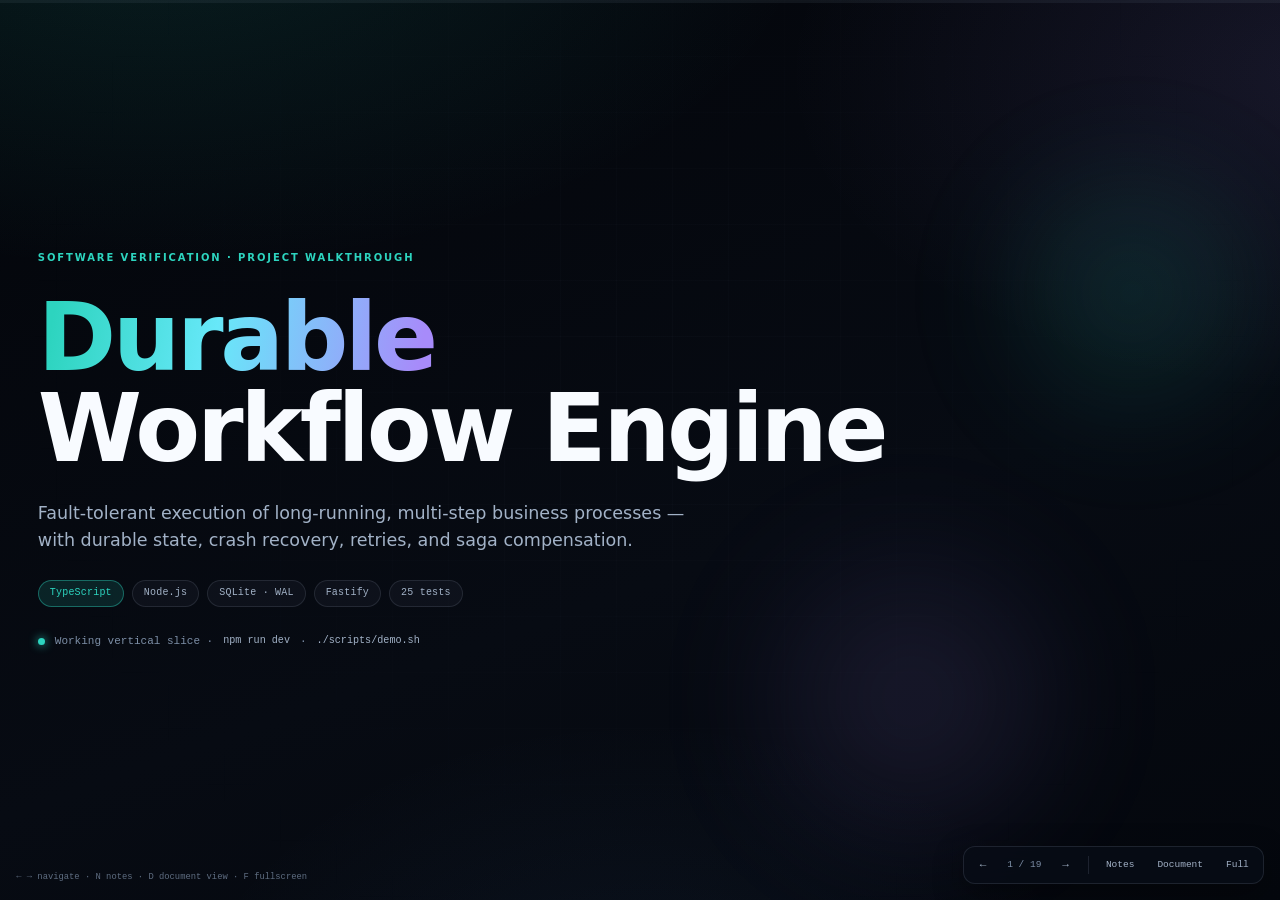
==== presentation/index.html @ f4c03bb3 "docs: concepts for discussion is added to the presentaiton" ====
<!doctype html>
<html lang="en">
  <head>
    <meta charset="utf-8" />
    <meta name="viewport" content="width=device-width, initial-scale=1" />
    <meta name="color-scheme" content="dark" />
    <meta name="theme-color" content="#03050a" />
    <title>Durable Workflow Engine — Visual Walkthrough</title>
    <link rel="icon" href="data:," />
    <link rel="stylesheet" href="styles.css" />
    <noscript>
      <style>
        /* Without JavaScript, show the deck as a readable document. */
        .slide {
          display: flex !important;
          height: auto !important;
          min-height: 100dvh;
          overflow: visible !important;
          padding: clamp(28px, 6vmin, 80px) clamp(20px, 5vw, 64px);
          border-bottom: 1px solid rgba(148, 163, 184, 0.1);
        }
        .slide-inner {
          max-height: none;
        }
        .progress,
        .controls,
        .hint,
        .notes {
          display: none !important;
        }
      </style>
    </noscript>
  </head>
  <body class="presenting">
    <div class="progress" aria-hidden="true">
      <div class="progress-bar" id="progress-bar"></div>
    </div>

    <main class="deck" id="deck">
      <!-- 01 · TITLE -->
      <section class="slide active" id="slide-1" data-title="Title">
        <div class="slide-inner title-slide">
          <div class="orb orb-a" aria-hidden="true"></div>
          <div class="orb orb-b" aria-hidden="true"></div>
          <div class="eyebrow">Software Verification · Project Walkthrough</div>
          <h1>
            <span class="gradient-text"> Durable</span> <br />Workflow Engine
          </h1>
          <p class="lede">
            Fault-tolerant execution of long-running, multi-step business
            processes — with durable state, crash recovery, retries, and saga
            compensation.
          </p>
          <div class="badge-row">
            <span class="badge">TypeScript</span>
            <span class="badge">Node.js</span>
            <span class="badge">SQLite · WAL</span>
            <span class="badge">Fastify</span>
            <span class="badge">25 tests</span>
          </div>
          <div class="title-foot">
            <span class="dot"></span>
            Working vertical slice · <code>npm run dev</code> ·
            <code>./scripts/demo.sh</code>
          </div>
        </div>
        <aside class="notes">
          This project asks a simple question: what happens when a multi-step
          backend process crashes halfway through? The engine is a durable state
          machine that makes progress survive process death, retries safely, and
          rolls back completed work when a later step cannot succeed.
        </aside>
      </section>

      <!-- 02 · DURABILITY -->
      <section class="slide" id="slide-2" data-title="What is durability?">
        <div class="slide-inner">
          <div class="slide-head">
            <div class="eyebrow">02 · Definition</div>
            <h2>What is durability?</h2>
          </div>

          <blockquote
            class="lede"
            cite="https://en.wikipedia.org/wiki/Durability"
          >
            <p>
              Durability is the ability of a physical product to remain
              functional, without requiring excessive maintenance or repair,
              when faced with the challenges of normal operation over its design
              lifetime.
            </p>
            <footer>— Via <cite>Wikipedia</cite></footer>
          </blockquote>

          <!-- Grid featuring the requested drop of water visual -->
          <div class="grid-2">
            <figure class="visual-card">
              <img
                src="Drop_of_water.jpg"
                alt="Close-up of a single drop of water creating concentric ripple waves"
                class="fluid-image"
              />
              <figcaption class="visual-label">Waterproof textile</figcaption>
            </figure>
          </div>
        </div>
        <aside class="notes">
          Durability is about state, not side effects. The engine writes every
          run, step, and attempt to SQLite in WAL mode, so a committed
          transition survives process death. That is what lets a different
          worker pick up an interrupted run and continue from the last recorded
          point instead of starting over.
        </aside>
      </section>

      <!-- 03 · EXAMPLE -->
      <section class="slide" id="slide-3" data-title="The example">
        <div class="slide-inner example-slide">
          <div class="eyebrow">03 · The example</div>
          <figure class="example-figure">
            <img
              src="amazon-example.png"
              alt="Amazon order example used as the running scenario for the deck"
              width="1889"
              height="946"
            />
            <figcaption>
              An everyday order is a multi-step process with real side effects —
              the kind of workflow this engine makes durable.
            </figcaption>
          </figure>
        </div>
        <aside class="notes">
          Start with a familiar example: an online order. Behind one click there
          is a sequence of steps — inventory, payment, shipping — each talking
          to a different service and each producing a real side effect. That
          sequence is the workflow the rest of the deck makes durable.
        </aside>
      </section>
      <!-- 04 · SERVICE BOUNDARIES · ONE PRODUCT PAGE -->
      <section
        class="slide"
        id="slide-4"
        data-title="One product page, many boundaries"
      >
        <div class="slide-inner">
          <div class="slide-head">
            <div class="eyebrow">04 · Boundaries</div>
            <h2>One product page, many owners</h2>
          </div>

          <div class="grid-2">
            <figure class="visual-card" style="grid-column: 1 / -1">
              <svg
                viewBox="0 0 920 460"
                role="img"
                aria-labelledby="bnd-title bnd-desc"
                style="width: 100%; height: auto; color: inherit"
                font-family="inherit"
              >
                <title id="bnd-title">
                  Service boundaries behind one product page
                </title>
                <desc id="bnd-desc">
                  The product page reads synchronously from catalog, pricing,
                  inventory, marketing and reviews services. Placing an order
                  publishes an event on a bus that orders, billing, payments,
                  finance and fulfillment services consume asynchronously.
                </desc>

                <defs>
                  <marker
                    id="arr"
                    viewBox="0 0 10 10"
                    refX="8"
                    refY="5"
                    markerWidth="7"
                    markerHeight="7"
                    orient="auto-start-reverse"
                  >
                    <path
                      d="M0 0L10 5L0 10z"
                      fill="currentColor"
                      fill-opacity=".7"
                    />
                  </marker>
                </defs>

                <!-- Lane labels -->
                <text
                  x="20"
                  y="22"
                  font-size="13"
                  fill="currentColor"
                  fill-opacity=".65"
                  letter-spacing="1.2"
                >
                  READ PATH · SYNCHRONOUS APIs
                </text>
                <text
                  x="20"
                  y="352"
                  font-size="13"
                  fill="currentColor"
                  fill-opacity=".65"
                  letter-spacing="1.2"
                >
                  WRITE PATH · ASYNC EVENTS
                </text>

                <!-- Read-path services -->
                <g
                  stroke="currentColor"
                  stroke-opacity=".5"
                  fill="currentColor"
                  fill-opacity=".06"
                  stroke-width="1.5"
                >
                  <rect x="20" y="34" width="160" height="64" rx="10" />
                  <rect x="200" y="34" width="160" height="64" rx="10" />
                  <rect x="380" y="34" width="160" height="64" rx="10" />
                  <rect x="560" y="34" width="160" height="64" rx="10" />
                  <rect x="740" y="34" width="160" height="64" rx="10" />
                </g>
                <g fill="currentColor" text-anchor="middle">
                  <text x="100" y="62" font-size="16" font-weight="700">
                    Marketing
                  </text>
                  <text x="100" y="82" font-size="12" fill-opacity=".7">
                    titles, images, specs
                  </text>
                  <text x="280" y="62" font-size="16" font-weight="700">
                    Pricing
                  </text>
                  <text x="280" y="82" font-size="12" fill-opacity=".7">
                    price, discounts
                  </text>
                  <text x="460" y="62" font-size="16" font-weight="700">
                    Inventory
                  </text>
                  <text x="460" y="82" font-size="12" fill-opacity=".7">
                    stock, availability
                  </text>
                  <text x="640" y="62" font-size="16" font-weight="700">
                    Marketing
                  </text>
                  <text x="640" y="82" font-size="12" fill-opacity=".7">
                    recs, promos, ads
                  </text>
                  <text x="820" y="62" font-size="16" font-weight="700">
                    Reviews
                  </text>
                  <text x="820" y="82" font-size="12" fill-opacity=".7">
                    ratings, Q&amp;A
                  </text>
                </g>

                <!-- Product page (aggregator) -->
                <rect
                  x="320"
                  y="180"
                  width="280"
                  height="76"
                  rx="12"
                  fill="currentColor"
                  fill-opacity=".14"
                  stroke="currentColor"
                  stroke-width="2"
                />
                <text
                  x="460"
                  y="214"
                  text-anchor="middle"
                  font-size="18"
                  font-weight="700"
                  fill="currentColor"
                >
                  Product page
                </text>
                <text
                  x="460"
                  y="236"
                  text-anchor="middle"
                  font-size="12"
                  fill="currentColor"
                  fill-opacity=".75"
                >
                  composes responses, owns no data
                </text>

                <!-- Read arrows (service -> page) -->
                <g
                  stroke="currentColor"
                  stroke-opacity=".6"
                  stroke-width="1.5"
                  fill="none"
                  marker-end="url(#arr)"
                >
                  <path d="M100 98 C100 150, 380 140, 380 180" />
                  <path d="M280 98 C280 140, 420 140, 420 180" />
                  <path d="M460 98 L460 180" />
                  <path d="M640 98 C640 140, 500 140, 500 180" />
                  <path d="M820 98 C820 150, 540 140, 540 180" />
                </g>

                <text
                  x="422"
                  y="298"
                  font-size="16"
                  fill="currentColor"
                  fill-opacity=".75"
                >
                  “Buy now”
                </text>

                <!-- Write-path services -->
                <g
                  stroke="currentColor"
                  stroke-opacity=".5"
                  fill="currentColor"
                  fill-opacity=".06"
                  stroke-width="1.5"
                >
                  <rect x="20" y="366" width="160" height="64" rx="10" />
                  <rect x="200" y="366" width="160" height="64" rx="10" />
                  <rect x="380" y="366" width="160" height="64" rx="10" />
                  <rect x="560" y="366" width="160" height="64" rx="10" />
                  <rect x="740" y="366" width="160" height="64" rx="10" />
                </g>
                <g fill="currentColor" text-anchor="middle">
                  <text x="100" y="394" font-size="16" font-weight="700">
                    Orders
                  </text>
                  <text x="100" y="414" font-size="12" fill-opacity=".7">
                    order state machine
                  </text>
                  <text x="280" y="394" font-size="16" font-weight="700">
                    Billing
                  </text>
                  <text x="280" y="414" font-size="12" fill-opacity=".7">
                    invoices, charges
                  </text>
                  <text x="460" y="394" font-size="16" font-weight="700">
                    Payments
                  </text>
                  <text x="460" y="414" font-size="12" fill-opacity=".7">
                    auth, capture, refunds
                  </text>
                  <text x="640" y="394" font-size="16" font-weight="700">
                    Finance
                  </text>
                  <text x="640" y="414" font-size="12" fill-opacity=".7">
                    ledger, tax, revenue
                  </text>
                  <text x="820" y="394" font-size="16" font-weight="700">
                    Fulfillment
                  </text>
                  <text x="820" y="414" font-size="12" fill-opacity=".7">
                    pick, pack, ship
                  </text>
                </g>
              </svg>
            </figure>
          </div>
        </div>
        <aside class="notes">
          This is one product page, and almost every box is a different team
          with its own code, its own database, and its own on-call. The page
          itself is only an aggregator: it calls catalog, pricing, inventory,
          marketing and reviews in parallel and degrades gracefully if one is
          slow, for example by hiding recommendations rather than failing the
          page. The bottom half is different. When the customer buys, the system
          records an OrderPlaced event, and billing, payments, finance and
          fulfillment react on their own schedule. That is why the money path
          can be eventually consistent and still correct: each consumer is
          idempotent, so a redelivered event cannot charge twice. The key point
          for the audience is that reads favor availability and speed, while
          writes that move money favor correctness, and the boundaries let each
          side make that choice independently.
        </aside>
      </section>
      <!-- 05 · QUESTION · LOST WRITES -->
      <section
        class="slide"
        id="slide-5"
        data-title="What if a message is lost?"
      >
        <div class="slide-inner">
          <div class="slide-head">
            <div class="eyebrow">05 · Question</div>
            <h2>How do the services stay in sync?</h2>
          </div>

          <blockquote class="lede">
            <p>
              Billing, finance and fulfillment never share a database with
              Orders. So what happens when a write or a request is lost
              somewhere on the network?
            </p>
            <footer>
              — Assume the network will drop, delay, and duplicate messages
            </footer>
          </blockquote>

          <div class="grid-2">
            <figure class="visual-card" style="grid-column: 1 / -1">
              <svg
                viewBox="0 0 920 300"
                role="img"
                aria-labelledby="sync-title sync-desc"
                style="width: 100%; height: auto; color: inherit"
                font-family="inherit"
              >
                <title id="sync-title">
                  Reliable event delivery between services
                </title>
                <desc id="sync-desc">
                  The Orders service writes the order and an outbox row in one
                  database transaction. A relay publishes the outbox row to the
                  event bus and retries until acknowledged. The bus delivers to
                  the billing consumer at least once; the consumer deduplicates
                  by event id. Messages that keep failing go to a dead-letter
                  queue, and a reconciliation job repairs any remaining drift.
                </desc>

                <defs>
                  <marker
                    id="arr2"
                    viewBox="0 0 10 10"
                    refX="8"
                    refY="5"
                    markerWidth="7"
                    markerHeight="7"
                    orient="auto-start-reverse"
                  >
                    <path
                      d="M0 0L10 5L0 10z"
                      fill="currentColor"
                      fill-opacity=".7"
                    />
                  </marker>
                </defs>

                <!-- Boxes -->
                <g
                  stroke="currentColor"
                  stroke-opacity=".5"
                  fill="currentColor"
                  fill-opacity=".06"
                  stroke-width="1.5"
                >
                  <rect x="20" y="40" width="200" height="120" rx="12" />
                  <rect x="270" y="70" width="140" height="60" rx="10" />
                  <rect x="470" y="70" width="140" height="60" rx="10" />
                  <rect x="680" y="40" width="220" height="120" rx="12" />
                  <rect
                    x="470"
                    y="210"
                    width="140"
                    height="56"
                    rx="10"
                    stroke-dasharray="6 4"
                  />
                  <rect
                    x="20"
                    y="210"
                    width="390"
                    height="56"
                    rx="10"
                    stroke-dasharray="6 4"
                  />
                </g>

                <g fill="currentColor" text-anchor="middle">
                  <!-- Orders -->
                  <text x="120" y="72" font-size="16" font-weight="700">
                    Orders service
                  </text>
                  <text x="120" y="98" font-size="12" fill-opacity=".75">
                    ONE DB transaction:
                  </text>
                  <text x="120" y="118" font-size="12" fill-opacity=".75">
                    order row + outbox row
                  </text>
                  <text x="120" y="142" font-size="11" fill-opacity=".6">
                    no publish inside the tx
                  </text>

                  <!-- Relay -->
                  <text x="340" y="96" font-size="15" font-weight="700">
                    Outbox relay
                  </text>
                  <text x="340" y="116" font-size="12" fill-opacity=".75">
                    retry + backoff
                  </text>

                  <!-- Bus -->
                  <text x="540" y="96" font-size="15" font-weight="700">
                    Event bus
                  </text>
                  <text x="540" y="116" font-size="12" fill-opacity=".75">
                    at-least-once
                  </text>

                  <!-- Consumer -->
                  <text x="790" y="72" font-size="16" font-weight="700">
                    Billing consumer
                  </text>
                  <text x="790" y="98" font-size="12" fill-opacity=".75">
                    1. seen event_id? skip
                  </text>
                  <text x="790" y="118" font-size="12" fill-opacity=".75">
                    2. charge + record id (one tx)
                  </text>
                  <text x="790" y="142" font-size="11" fill-opacity=".6">
                    ack only after commit
                  </text>

                  <!-- DLQ -->
                  <text x="540" y="234" font-size="14" font-weight="700">
                    Dead-letter queue
                  </text>
                  <text x="540" y="254" font-size="12" fill-opacity=".75">
                    alert + replay
                  </text>

                  <!-- Reconciliation -->
                  <text x="215" y="234" font-size="14" font-weight="700">
                    Reconciliation job
                  </text>
                  <text x="215" y="254" font-size="12" fill-opacity=".75">
                    compare Orders vs Billing, repair drift
                  </text>
                </g>

                <!-- Arrows -->
                <g
                  stroke="currentColor"
                  stroke-opacity=".7"
                  stroke-width="1.8"
                  fill="none"
                  marker-end="url(#arr2)"
                >
                  <path d="M220 100 L270 100" />
                  <path d="M410 100 L470 100" />
                  <path d="M610 100 L680 100" />
                  <path d="M540 130 L540 210" stroke-dasharray="6 4" />
                </g>

                <!-- Ack path back (dashed, reversed) -->
                <path
                  d="M680 140 C640 180, 440 180, 410 130"
                  stroke="currentColor"
                  stroke-opacity=".5"
                  stroke-width="1.5"
                  stroke-dasharray="3 4"
                  fill="none"
                  marker-end="url(#arr2)"
                />

                <g
                  fill="currentColor"
                  fill-opacity=".75"
                  font-size="11"
                  text-anchor="middle"
                >
                  <text x="545" y="190">no ack → redeliver</text>
                  <text x="560" y="176" dx="62">ack</text>
                  <text x="620" y="190" dx="0"></text>
                  <text x="600" y="198" dx="0"></text>
                </g>
                <text
                  x="590"
                  y="186"
                  font-size="11"
                  fill="currentColor"
                  fill-opacity=".75"
                  transform="translate(0,0)"
                  display="none"
                >
                  after N failures
                </text>
                <text
                  x="548"
                  y="172"
                  font-size="11"
                  fill="currentColor"
                  fill-opacity=".75"
                  text-anchor="start"
                  dx="0"
                  display="none"
                ></text>
                <text
                  x="556"
                  y="176"
                  font-size="11"
                  fill="currentColor"
                  fill-opacity=".75"
                  text-anchor="start"
                  display="none"
                ></text>
                <text
                  x="552"
                  y="170"
                  font-size="11"
                  fill="currentColor"
                  fill-opacity=".75"
                  text-anchor="start"
                >
                  after N failures
                </text>
              </svg>
              <figcaption class="visual-label">
                Every hop can fail, so every hop is retried and every consumer
                is idempotent.
              </figcaption>
            </figure>

            <div class="visual-card" style="grid-column: 1 / -1">
              <ul>
                <li>
                  <strong>Crash between "write" and "publish":</strong>
                  transactional outbox. The event is saved with the data, so it
                  cannot be lost or exist without the order.
                </li>
                <li>
                  <strong>Message lost in transit:</strong> the relay retries
                  with exponential backoff and jitter until the bus
                  acknowledges.
                </li>
                <li>
                  <strong>Ack lost, so the event arrives twice:</strong>
                  consumers deduplicate by event id (or an idempotency key sent
                  by the client), so a redelivery cannot charge twice.
                </li>
                <li>
                  <strong>Poison or permanently failing message:</strong>
                  after N attempts it goes to a dead-letter queue, with an alert
                  and a manual or automatic replay.
                </li>
                <li>
                  <strong>Silent drift:</strong> a periodic reconciliation job
                  compares the systems of record and repairs differences.
                </li>
                <li>
                  <strong>Multi-step failure:</strong> a saga (for example,
                  payment fails after stock was reserved) runs compensating
                  actions such as releasing the stock.
                </li>
              </ul>
            </div>
          </div>
        </div>
      </section>
      <!-- 06 · COMMUNICATION · SYNC VS ASYNC + DUAL WRITE -->
      <section
        class="slide"
        id="slide-6"
        data-title="Telling other boundaries about a change"
      >
        <div class="slide-inner">
          <div class="slide-head">
            <div class="eyebrow">06 · Communication</div>
            <h2>Telling other boundaries that something changed</h2>
          </div>

          <blockquote class="lede">
            <p>
              A service can reach another boundary in two ways: call it directly
              and wait (sync), or publish a message to a broker and let others
              react in their own time (async).
            </p>
            <footer>— Message brokers: Kafka, RabbitMQ, Amazon SQS/SNS</footer>
          </blockquote>

          <div class="grid-2">
            <div class="visual-card">
              <h3>Synchronous</h3>
              <ul>
                <li>
                  <strong>How:</strong> request/response over HTTP or gRPC. The
                  caller waits for the answer.
                </li>
                <li>
                  <strong>Good for:</strong> reads that need an answer now, such
                  as price and stock on the product page.
                </li>
                <li>
                  <strong>Cost:</strong> the caller is coupled in time to the
                  callee. If it is slow or down, the caller is slow or down too.
                </li>
              </ul>
            </div>

            <div class="visual-card">
              <h3>Asynchronous (message broker)</h3>
              <ul>
                <li>
                  <strong>How:</strong> the owner publishes an event such as
                  <code>OrderPlaced</code>. It does not know who is listening.
                </li>
                <li>
                  <strong>Good for:</strong> notifying other boundaries of a
                  change: billing, finance, fulfillment, marketing.
                </li>
                <li>
                  <strong>Cost:</strong> eventual consistency, duplicate
                  deliveries, and no ordering guarantee unless you design for
                  it.
                </li>
              </ul>
            </div>
          </div>

          <div class="grid-2">
            <figure class="visual-card" style="grid-column: 1 / -1">
              <h3>The write-and-publish problem</h3>
              <svg
                viewBox="0 0 920 250"
                role="img"
                aria-labelledby="dw-title dw-desc"
                style="width: 100%; height: auto; color: inherit"
                font-family="inherit"
              >
                <title id="dw-title">The dual-write problem</title>
                <desc id="dw-desc">
                  The Orders service writes to its database, which succeeds,
                  then tries to publish an event to the broker, but crashes
                  before the publish. The database has the order, but the broker
                  never receives the event, so other services never learn about
                  it.
                </desc>

                <defs>
                  <marker
                    id="arr3"
                    viewBox="0 0 10 10"
                    refX="8"
                    refY="5"
                    markerWidth="7"
                    markerHeight="7"
                    orient="auto-start-reverse"
                  >
                    <path
                      d="M0 0L10 5L0 10z"
                      fill="currentColor"
                      fill-opacity=".7"
                    />
                  </marker>
                </defs>

                <!-- Boxes -->
                <g
                  stroke="currentColor"
                  stroke-opacity=".5"
                  fill="currentColor"
                  fill-opacity=".06"
                  stroke-width="1.5"
                >
                  <rect x="20" y="85" width="190" height="80" rx="12" />
                  <rect x="340" y="20" width="190" height="70" rx="10" />
                  <rect x="340" y="160" width="190" height="70" rx="10" />
                  <rect x="620" y="20" width="280" height="70" rx="10" />
                  <rect
                    x="620"
                    y="160"
                    width="280"
                    height="70"
                    rx="10"
                    stroke-dasharray="6 4"
                  />
                </g>

                <g fill="currentColor" text-anchor="middle">
                  <text x="115" y="120" font-size="16" font-weight="700">
                    Orders service
                  </text>
                  <text x="115" y="142" font-size="12" fill-opacity=".75">
                    handles “Buy now”
                  </text>

                  <text x="435" y="50" font-size="15" font-weight="700">
                    Orders database
                  </text>
                  <text x="435" y="70" font-size="12" fill-opacity=".75">
                    1. write order
                  </text>

                  <text x="435" y="190" font-size="15" font-weight="700">
                    Message broker
                  </text>
                  <text x="435" y="210" font-size="12" fill-opacity=".75">
                    2. publish OrderPlaced
                  </text>

                  <text x="760" y="50" font-size="14" font-weight="700">
                    Committed ✓
                  </text>
                  <text x="760" y="70" font-size="12" fill-opacity=".75">
                    the order exists
                  </text>

                  <text x="760" y="190" font-size="14" font-weight="700">
                    Never published ✕
                  </text>
                  <text x="760" y="210" font-size="12" fill-opacity=".75">
                    billing and fulfillment never hear of it
                  </text>
                </g>

                <!-- Arrows -->
                <g
                  stroke="currentColor"
                  stroke-opacity=".7"
                  stroke-width="1.8"
                  fill="none"
                  marker-end="url(#arr3)"
                >
                  <path d="M210 105 L340 60" />
                  <path d="M210 145 L340 195" stroke-dasharray="6 4" />
                  <path d="M530 55 L620 55" />
                  <path d="M530 195 L620 195" stroke-dasharray="6 4" />
                </g>

                <!-- Crash marker on the second arrow -->
                <g>
                  <circle
                    cx="275"
                    cy="170"
                    r="13"
                    fill="currentColor"
                    fill-opacity=".15"
                    stroke="currentColor"
                    stroke-width="1.5"
                  />
                  <text
                    x="275"
                    y="175"
                    text-anchor="middle"
                    font-size="14"
                    font-weight="700"
                    fill="currentColor"
                  >
                    ✕
                  </text>
                  <text
                    x="275"
                    y="205"
                    text-anchor="middle"
                    font-size="11"
                    fill="currentColor"
                    fill-opacity=".75"
                  >
                    crash / network error
                  </text>
                </g>
              </svg>
              <figcaption class="visual-label">
                The database and the broker are two systems with no shared
                transaction.
              </figcaption>
              <ul>
                <li>
                  <strong>Write, then publish:</strong> if the process dies in
                  between, the order is saved but the event is lost. The systems
                  are out of sync, and nothing reports an error.
                </li>
                <li>
                  <strong>Publish, then write:</strong> if the write fails after
                  the publish, other services act on an order that does not
                  exist.
                </li>
                <li>
                  <strong>Retrying does not fix it:</strong> the retry never
                  happens if the process itself is gone.
                </li>
              </ul>
            </figure>
          </div>
        </div>
        <aside class="notes">
          There are two ways for boundaries to talk. Synchronous calls are
          simple and give an immediate answer, which is why the product page
          uses them for reads, but they couple the caller to the callee's
          availability. For notifying other boundaries about a change we use a
          message broker: the owner publishes an event and each interested
          service consumes it independently. That decoupling is the benefit, and
          it is also where the hard problem starts. When Orders handles a
          purchase it has to do two things: save the order in its own database,
          and publish OrderPlaced to the broker. Those are two different
          systems, so there is no transaction that covers both. If the service
          crashes between the two steps, we have an order that billing will
          never charge, with no error anywhere. Reversing the order only creates
          the opposite bug, an event for an order that was never saved. This is
          the dual-write problem, and the next slide shows how the transactional
          outbox solves it.
        </aside>
      </section>

      <!-- 07 · CONCEPTS · WHAT WE WILL WORK ON -->
      <section class="slide" id="slide-7" data-title="Concepts we will work on">
        <div class="slide-inner">
          <div class="slide-head">
            <div class="eyebrow">07 · Concepts</div>
            <h2>The ideas we will discuss and build</h2>
          </div>

          <blockquote class="lede">
            <p>
              Once boundaries own their data and talk through messages, a new
              set of problems appears. These are the concepts the rest of the
              project is built around.
            </p>
            <footer>
              — Each one answers a failure from the previous slides
            </footer>
          </blockquote>

          <div
            style="
              display: grid;
              grid-template-columns: repeat(auto-fit, minmax(230px, 1fr));
              gap: 1rem;
            "
          >
            <div class="visual-card">
              <h3>Strong consistency</h3>
              <p>
                Every reader sees the latest committed write. Simple to reason
                about, but it costs latency and availability across services.
              </p>
              <p><em>Where: money, such as the payment ledger.</em></p>
            </div>

            <div class="visual-card">
              <h3>Eventual consistency</h3>
              <p>
                Copies may differ for a while, but they converge if no new
                writes arrive. Availability is traded for temporary staleness.
              </p>
              <p><em>Where: stock counts, recommendations, reviews.</em></p>
            </div>

            <div class="visual-card">
              <h3>Idempotency</h3>
              <p>
                Doing the same operation twice has the same effect as doing it
                once. It is what makes retries safe.
              </p>
              <p><em>Where: billing deduplicates by event id.</em></p>
            </div>

            <div class="visual-card">
              <h3>At-least-once delivery</h3>
              <p>
                The broker never drops a message but may deliver it more than
                once. Exactly-once delivery is not achievable, so we pair this
                with idempotent consumers.
              </p>
              <p><em>Where: event bus to every consumer.</em></p>
            </div>

            <div class="visual-card">
              <h3>Transactional outbox</h3>
              <p>
                Save the event in the same database transaction as the data,
                then publish it later. This solves the write-and-publish
                problem.
              </p>
              <p><em>Where: Orders service to event bus.</em></p>
            </div>

            <div class="visual-card">
              <h3>Sagas &amp; compensation</h3>
              <p>
                A business flow across services has no global transaction. If a
                step fails, earlier steps are undone by compensating actions.
              </p>
              <p><em>Where: payment fails, so release reserved stock.</em></p>
            </div>

            <div class="visual-card">
              <h3>Ordering &amp; causality</h3>
              <p>
                Events can arrive out of order. We decide what must be ordered
                (per order id, via partition keys or versions) and tolerate the
                rest.
              </p>
              <p>
                <em>Where: PaymentCaptured must not precede OrderPlaced.</em>
              </p>
            </div>

            <div class="visual-card">
              <h3>Retries, DLQ &amp; reconciliation</h3>
              <p>
                Retry with backoff, park poison messages in a dead-letter queue,
                and run periodic checks that repair silent drift.
              </p>
              <p><em>Where: the safety nets behind every consumer.</em></p>
            </div>
          </div>
        </div>
        <aside class="notes">
          This slide is the map for the rest of the project. Start from the
          spectrum: strong consistency is the easy mental model, but across
          independent services it costs availability, which is the CAP trade-off
          in practice. So most of the system is eventually consistent, and only
          a few places, like the payment ledger, pay for strong guarantees.
          Eventual consistency only works if messages are not lost and
          duplicates are harmless. That is why we need at-least-once delivery,
          the transactional outbox on the producer side, and idempotent
          consumers on the other side. When a business process spans several
          services we use sagas with compensating actions instead of a
          distributed transaction. Ordering is the subtle one: we only guarantee
          it where correctness needs it, usually per aggregate. Finally,
          retries, dead-letter queues and reconciliation are the nets that catch
          what the design did not anticipate. In the project we will implement
          and test each of these one by one.
        </aside>
      </section>
    </main>

    <nav class="controls" aria-label="Presentation controls">
      <button
        class="control-btn"
        id="btn-prev"
        type="button"
        title="Previous slide (←)"
        aria-label="Previous slide"
      >
        ←
      </button>
      <span class="slide-counter" id="slide-counter">1 / 19</span>
      <button
        class="control-btn"
        id="btn-next"
        type="button"
        title="Next slide (→)"
        aria-label="Next slide"
      >
        →
      </button>
      <span class="control-sep" aria-hidden="true"></span>
      <button
        class="control-btn text-btn"
        id="btn-notes"
        type="button"
        title="Toggle speaker notes (N)"
      >
        Notes
      </button>
      <button
        class="control-btn text-btn"
        id="btn-doc"
        type="button"
        title="Toggle document view (D)"
      >
        Document
      </button>
      <button
        class="control-btn text-btn"
        id="btn-full"
        type="button"
        title="Fullscreen (F)"
      >
        Full
      </button>
    </nav>

    <div class="hint" id="hint">
      ← → navigate · N notes · D document view · F fullscreen
    </div>

    <script src="script.js"></script>
  </body>
</html>
---- presentation/styles.css ----
/* ============================================================
   Durable Workflow Engine — presentation styles
   Self-contained: no external fonts or assets.
   ============================================================ */

*,
*::before,
*::after {
  box-sizing: border-box;
}

:root {
  --bg: #03050a;
  --bg-2: #070b13;
  --panel: rgba(148, 163, 184, 0.06);
  --panel-2: rgba(148, 163, 184, 0.1);
  --panel-solid: #0a101b;
  --border: rgba(148, 163, 184, 0.16);
  --border-strong: rgba(148, 163, 184, 0.32);
  --text: #f2f7ff;
  --heading: #f8fbff;
  --muted: #a2b2c7;
  --muted-2: #7d8fa7;
  --teal: #2dd4bf;
  --teal-soft: rgba(45, 212, 191, 0.13);
  --amber: #fbbf24;
  --amber-soft: rgba(251, 191, 36, 0.13);
  --red: #fb7185;
  --red-soft: rgba(251, 113, 133, 0.13);
  --violet: #a78bfa;
  --violet-soft: rgba(167, 139, 250, 0.13);
  --blue: #60a5fa;
  --green: #34d399;
  --green-soft: rgba(52, 211, 153, 0.13);
  --mono: ui-monospace, SFMono-Regular, "SF Mono", Menlo, Consolas, "Liberation Mono", monospace;
  --sans: "Inter", "Segoe UI", system-ui, -apple-system, Roboto, "Helvetica Neue", Arial, sans-serif;
  --radius: clamp(12px, 1.4vmin, 18px);
  --pad: clamp(22px, 4.2vmin, 62px);
  --gap: clamp(12px, 2vmin, 24px);
}

html {
  background: var(--bg);
  overflow-x: hidden;
}

body {
  margin: 0;
  min-height: 100vh;
  overflow-x: hidden;
  color: var(--text);
  font-family: var(--sans);
  font-size: clamp(13px, 1.5vmin, 17px);
  line-height: 1.45;
  -webkit-font-smoothing: antialiased;
  text-rendering: optimizeLegibility;
  background:
    radial-gradient(1100px 600px at 12% -10%, rgba(45, 212, 191, 0.12), transparent 60%),
    radial-gradient(900px 520px at 105% 8%, rgba(167, 139, 250, 0.11), transparent 62%),
    radial-gradient(800px 600px at 50% 120%, rgba(96, 165, 250, 0.08), transparent 60%),
    linear-gradient(160deg, var(--bg), var(--bg-2) 60%, #04070d);
  background-attachment: fixed;
}

body::before {
  content: "";
  position: fixed;
  inset: 0;
  pointer-events: none;
  background-image:
    linear-gradient(rgba(148, 163, 184, 0.028) 1px, transparent 1px),
    linear-gradient(90deg, rgba(148, 163, 184, 0.028) 1px, transparent 1px);
  background-size: 56px 56px;
  mask-image: radial-gradient(circle at 50% 40%, black, transparent 78%);
  z-index: 0;
}

h1, h2, h3, p, ul, ol, pre, figure {
  margin: 0;
}

h1,
h2,
h3 {
  color: var(--heading);
}

code, pre {
  font-family: var(--mono);
  font-size: 0.92em;
}

em {
  font-style: normal;
  color: var(--teal);
}

::selection {
  background: rgba(45, 212, 191, 0.28);
  color: #fff;
}

/* ---------- progress + deck ---------- */

.progress {
  position: fixed;
  top: 0;
  left: 0;
  right: 0;
  height: 3px;
  background: rgba(148, 163, 184, 0.09);
  z-index: 60;
}

.progress-bar {
  height: 100%;
  width: 0;
  background: linear-gradient(90deg, var(--teal), var(--violet));
  box-shadow: 0 0 14px rgba(45, 212, 191, 0.5);
  transition: width 260ms ease;
}

.deck {
  position: relative;
  z-index: 1;
}

.slide {
  display: none;
  height: 100vh;
  height: 100dvh;
  padding: var(--pad);
  align-items: center;
  justify-content: center;
  overflow: hidden;
}

.slide.active {
  display: flex;
}

.slide-inner {
  position: relative;
  width: min(1220px, 100%);
  max-height: 100%;
  display: flex;
  flex-direction: column;
  gap: var(--gap);
  margin: auto;
}

/* ---------- shared typography ---------- */

.eyebrow {
  color: var(--teal);
  font-size: clamp(10px, 1.05vmin, 12.5px);
  font-weight: 700;
  letter-spacing: 0.19em;
  text-transform: uppercase;
}

.slide-head {
  display: flex;
  flex-direction: column;
  gap: clamp(6px, 0.9vmin, 12px);
}

h1 {
  font-size: clamp(48px, 8.2vmin, 98px);
  line-height: 0.96;
  letter-spacing: -0.035em;
  font-weight: 760;
}

h2 {
  font-size: clamp(30px, 4.5vmin, 56px);
  line-height: 1.03;
  letter-spacing: -0.03em;
  font-weight: 720;
}

h3 {
  font-size: clamp(16px, 2vmin, 23px);
  line-height: 1.15;
  letter-spacing: -0.01em;
  font-weight: 660;
}

.lede {
  max-width: 62ch;
  color: var(--muted);
  font-size: clamp(15px, 1.95vmin, 22px);
  line-height: 1.5;
}

.gradient-text {
  background: linear-gradient(100deg, var(--teal) 5%, #67e8f9 45%, var(--violet) 95%);
  -webkit-background-clip: text;
  background-clip: text;
  color: transparent;
}

/* ---------- title slide ---------- */

.title-slide {
  gap: clamp(18px, 3vmin, 34px);
  padding-block: clamp(10px, 2vmin, 24px);
}

.title-slide h1 {
  font-size: clamp(58px, 10.5vmin, 128px);
}

.title-slide .lede {
  max-width: 58ch;
}

/* ---------- opening example slide ---------- */

.example-slide {
  align-items: center;
  gap: clamp(14px, 2.4vmin, 26px);
  text-align: center;
}

.example-figure {
  display: flex;
  flex-direction: column;
  align-items: center;
  gap: clamp(12px, 1.8vmin, 20px);
  min-height: 0;
}

.example-figure img {
  display: block;
  width: auto;
  height: auto;
  max-width: 100%;
  max-height: min(66vh, 620px);
  border: 1px solid var(--border-strong);
  border-radius: var(--radius);
  background: var(--panel-solid);
  box-shadow: 0 28px 70px rgba(0, 0, 0, 0.55), 0 0 0 1px rgba(255, 255, 255, 0.03);
}

.example-figure figcaption {
  max-width: 68ch;
  color: var(--muted);
  font-size: clamp(13px, 1.7vmin, 19px);
  line-height: 1.5;
}

/* ---------- durability: pull quote + visual ---------- */

blockquote.lede {
  max-width: 76ch;
  margin: 0;
  padding: clamp(10px, 1.5vmin, 16px) 0 clamp(10px, 1.5vmin, 16px)
    clamp(14px, 2vmin, 20px);
  border-left: 3px solid var(--teal);
}

blockquote.lede p {
  margin: 0;
}

blockquote.lede footer {
  margin-top: clamp(6px, 1vmin, 10px);
  color: var(--muted-2);
  font-size: clamp(11px, 1.35vmin, 15px);
}

blockquote.lede cite {
  color: var(--teal);
  font-style: normal;
}

.durability-grid {
  align-items: center;
}

.visual-card {
  display: flex;
  flex-direction: column;
  height: clamp(300px, 40vmin, 420px);
  margin: 0;
  overflow: hidden;
  border: 1px solid var(--border);
  border-radius: var(--radius);
  background: var(--panel-solid);
  box-shadow: 0 18px 50px rgba(0, 0, 0, 0.28);
}

.visual-card .fluid-image {
  display: block;
  flex: 1 1 0;
  width: 100%;
  min-height: 0;
  object-fit: cover;
  object-position: center;
}

.visual-label {
  padding: clamp(8px, 1.2vmin, 12px) clamp(12px, 1.6vmin, 16px);
  border-top: 1px solid var(--border);
  background: rgba(148, 163, 184, 0.04);
  color: var(--muted);
  font-size: clamp(11px, 1.3vmin, 14px);
  letter-spacing: 0.04em;
}

.badge-row {
  display: flex;
  flex-wrap: wrap;
  gap: 8px;
}

.badge {
  padding: 5px 11px;
  border: 1px solid var(--border);
  border-radius: 999px;
  background: rgba(148, 163, 184, 0.05);
  color: var(--muted);
  font-family: var(--mono);
  font-size: clamp(10px, 1.1vmin, 12.5px);
  letter-spacing: 0.02em;
}

.badge:first-child {
  border-color: rgba(45, 212, 191, 0.4);
  background: var(--teal-soft);
  color: var(--teal);
}

.title-foot {
  display: flex;
  align-items: center;
  gap: 10px;
  color: var(--muted-2);
  font-size: clamp(11px, 1.2vmin, 14px);
  font-family: var(--mono);
}

.title-foot code {
  color: var(--muted);
}

.dot {
  width: 7px;
  height: 7px;
  border-radius: 50%;
  background: var(--teal);
  box-shadow: 0 0 10px var(--teal);
}

.orb {
  position: absolute;
  border-radius: 50%;
  filter: blur(60px);
  opacity: 0.35;
  pointer-events: none;
}

.orb-a {
  width: 340px;
  height: 340px;
  right: -60px;
  top: -110px;
  background: radial-gradient(circle, rgba(45, 212, 191, 0.55), transparent 65%);
}

.orb-b {
  width: 420px;
  height: 420px;
  right: 120px;
  bottom: -240px;
  background: radial-gradient(circle, rgba(167, 139, 250, 0.45), transparent 65%);
}

/* ---------- generic layout ---------- */

.grid-2 {
  display: grid;
  grid-template-columns: 1fr 1fr;
  gap: var(--gap);
  align-items: stretch;
}

.grid-3 {
  display: grid;
  grid-template-columns: repeat(3, 1fr);
  gap: var(--gap);
}

.grid-4 {
  display: grid;
  grid-template-columns: repeat(4, 1fr);
  gap: clamp(10px, 1.5vmin, 18px);
}

.stack {
  display: flex;
  flex-direction: column;
  gap: clamp(10px, 1.5vmin, 18px);
}

.panel {
  padding: clamp(14px, 2vmin, 24px);
  border: 1px solid var(--border);
  border-radius: var(--radius);
  background: linear-gradient(155deg, rgba(255, 255, 255, 0.045), rgba(255, 255, 255, 0.012));
  box-shadow: 0 18px 50px rgba(0, 0, 0, 0.18);
}

.panel-label {
  color: var(--muted-2);
  font-size: clamp(9.5px, 1.02vmin, 12px);
  font-weight: 700;
  letter-spacing: 0.16em;
  text-transform: uppercase;
}

.panel-label.spaced {
  margin-top: clamp(12px, 1.8vmin, 22px);
}

.panel-label + .stack {
  margin-top: clamp(12px, 1.8vmin, 20px);
}

.callout {
  display: flex;
  align-items: center;
  gap: clamp(10px, 1.4vmin, 16px);
  padding: clamp(12px, 1.7vmin, 20px) clamp(16px, 2.2vmin, 26px);
  border: 1px solid rgba(45, 212, 191, 0.24);
  border-left: 3px solid var(--teal);
  border-radius: 12px;
  background: linear-gradient(90deg, rgba(45, 212, 191, 0.085), rgba(45, 212, 191, 0.015));
  color: #d5e2f0;
  font-size: clamp(12px, 1.45vmin, 16.5px);
  line-height: 1.45;
}

.callout strong {
  color: var(--text);
}

.callout em {
  font-weight: 650;
}

.callout-kicker {
  flex: none;
  padding: 4px 9px;
  border-radius: 6px;
  background: rgba(45, 212, 191, 0.15);
  color: var(--teal);
  font-family: var(--mono);
  font-size: clamp(9px, 1vmin, 11.5px);
  font-weight: 700;
  letter-spacing: 0.08em;
  text-transform: uppercase;
  white-space: nowrap;
}

.callout.slim {
  padding-block: clamp(9px, 1.3vmin, 14px);
}

/* ---------- problem slide ---------- */

.problem-grid {
  grid-template-columns: 1.05fr 0.95fr;
}

.order-flow {
  display: flex;
  flex-direction: column;
  gap: 0;
  margin-top: clamp(12px, 1.8vmin, 20px);
}

.order-step {
  display: flex;
  align-items: center;
  gap: clamp(10px, 1.4vmin, 15px);
  padding: clamp(9px, 1.25vmin, 14px) clamp(11px, 1.5vmin, 16px);
  border: 1px solid var(--border);
  border-radius: 11px;
  background: rgba(148, 163, 184, 0.05);
}

.order-copy {
  display: flex;
  flex-direction: column;
  min-width: 0;
}

.order-copy strong {
  font-size: clamp(12.5px, 1.5vmin, 16px);
}

.order-copy small {
  color: var(--muted-2);
  font-size: clamp(10px, 1.12vmin, 12.5px);
}

.step-num {
  flex: none;
  display: grid;
  place-items: center;
  width: clamp(22px, 2.6vmin, 30px);
  height: clamp(22px, 2.6vmin, 30px);
  border-radius: 8px;
  background: var(--teal-soft);
  border: 1px solid rgba(45, 212, 191, 0.32);
  color: var(--teal);
  font-family: var(--mono);
  font-size: clamp(10px, 1.15vmin, 13px);
  font-weight: 700;
}

.connector {
  width: 1px;
  height: clamp(7px, 1.1vmin, 12px);
  margin-left: clamp(21px, 2.55vmin, 30px);
  background: linear-gradient(var(--border-strong), transparent);
}

.tag {
  margin-left: auto;
  flex: none;
  padding: 3px 8px;
  border-radius: 999px;
  font-family: var(--mono);
  font-size: clamp(8.5px, 0.95vmin, 11px);
  font-weight: 600;
  letter-spacing: 0.03em;
  white-space: nowrap;
}

.tag-ok {
  background: var(--green-soft);
  color: var(--green);
  border: 1px solid rgba(52, 211, 153, 0.25);
}

.tag-bad {
  background: var(--red-soft);
  color: var(--red);
  border: 1px solid rgba(251, 113, 133, 0.25);
}

.tag-warn {
  background: var(--amber-soft);
  color: var(--amber);
  border: 1px solid rgba(251, 191, 36, 0.25);
}

.failure-card {
  display: flex;
  gap: clamp(10px, 1.4vmin, 15px);
  padding: clamp(11px, 1.5vmin, 17px) clamp(13px, 1.8vmin, 20px);
  border: 1px solid var(--border);
  border-radius: 12px;
  background: rgba(251, 113, 133, 0.035);
}

.failure-card strong {
  display: block;
  margin-bottom: 2px;
  font-size: clamp(12.5px, 1.5vmin, 16px);
}

.failure-card p {
  color: var(--muted);
  font-size: clamp(11px, 1.25vmin, 14px);
}

.failure-icon {
  flex: none;
  display: grid;
  place-items: center;
  width: clamp(26px, 3.1vmin, 36px);
  height: clamp(26px, 3.1vmin, 36px);
  border-radius: 9px;
  background: var(--red-soft);
  color: var(--red);
  font-family: var(--mono);
  font-weight: 700;
}

/* ---------- guarantee slide ---------- */

.card {
  padding: clamp(16px, 2.2vmin, 28px);
  border: 1px solid var(--border);
  border-radius: var(--radius);
  background: linear-gradient(155deg, rgba(255, 255, 255, 0.05), rgba(255, 255, 255, 0.012));
  box-shadow: 0 18px 50px rgba(0, 0, 0, 0.16);
}

.guarantee {
  display: flex;
  flex-direction: column;
  gap: clamp(8px, 1.2vmin, 14px);
}

.guarantee p {
  color: var(--muted);
  font-size: clamp(12px, 1.42vmin, 16px);
}

.guarantee p strong {
  color: var(--text);
}

.icon-wrap {
  display: grid;
  place-items: center;
  width: clamp(40px, 5vmin, 58px);
  height: clamp(40px, 5vmin, 58px);
  border-radius: 13px;
  border: 1px solid currentColor;
}

.icon-wrap svg {
  width: 55%;
  height: 55%;
  fill: none;
  stroke: currentColor;
  stroke-width: 1.7;
  stroke-linecap: round;
  stroke-linejoin: round;
}

.icon-wrap.teal { color: var(--teal); background: var(--teal-soft); border-color: rgba(45, 212, 191, 0.28); }
.icon-wrap.amber { color: var(--amber); background: var(--amber-soft); border-color: rgba(251, 191, 36, 0.28); }
.icon-wrap.violet { color: var(--violet); background: var(--violet-soft); border-color: rgba(167, 139, 250, 0.28); }

.card-foot {
  margin-top: auto;
  padding-top: clamp(8px, 1.2vmin, 14px);
  border-top: 1px dashed var(--border);
  color: var(--muted-2);
  font-family: var(--mono);
  font-size: clamp(9.5px, 1.05vmin, 12px);
  letter-spacing: 0.06em;
  text-transform: uppercase;
}

.formula {
  display: flex;
  flex-wrap: wrap;
  align-items: center;
  justify-content: center;
  gap: clamp(10px, 1.6vmin, 20px);
  padding: clamp(12px, 1.8vmin, 22px);
  border: 1px solid var(--border);
  border-radius: 14px;
  background: rgba(148, 163, 184, 0.035);
  font-family: var(--mono);
  font-size: clamp(11px, 1.35vmin, 15px);
  color: var(--muted);
}

.formula-op {
  color: var(--muted-2);
}

.formula-result {
  color: var(--teal);
  font-weight: 700;
}

/* ---------- architecture slide ---------- */

.arch {
  display: flex;
  flex-direction: column;
  padding: clamp(14px, 2vmin, 24px);
  border: 1px solid var(--border);
  border-radius: var(--radius);
  background: linear-gradient(160deg, rgba(148, 163, 184, 0.055), rgba(148, 163, 184, 0.015));
}

.arch-row {
  display: flex;
  align-items: stretch;
  gap: clamp(8px, 1.2vmin, 14px);
  justify-content: center;
}

.arch-row-top .arch-box {
  flex: 1;
}

.arch-box {
  flex: 1;
  display: flex;
  flex-direction: column;
  justify-content: center;
  gap: 1px;
  min-width: 0;
  padding: clamp(9px, 1.3vmin, 15px) clamp(11px, 1.5vmin, 17px);
  border: 1px solid var(--border);
  border-radius: 11px;
  background: rgba(6, 10, 18, 0.45);
}

.arch-box small {
  color: var(--muted-2);
  font-family: var(--mono);
  font-size: clamp(9px, 1.02vmin, 11.5px);
}

.arch-kicker {
  color: var(--muted-2);
  font-size: clamp(8.5px, 0.92vmin, 10.5px);
  font-weight: 700;
  letter-spacing: 0.14em;
  text-transform: uppercase;
}

.arch-title {
  font-size: clamp(12.5px, 1.55vmin, 17px);
  font-weight: 650;
  letter-spacing: -0.01em;
}

.arch-box.accent {
  border-color: rgba(45, 212, 191, 0.42);
  background: linear-gradient(160deg, rgba(45, 212, 191, 0.13), rgba(45, 212, 191, 0.035));
}

.arch-box.accent .arch-kicker {
  color: var(--teal);
}

.arch-arrow {
  display: grid;
  place-items: center;
  flex: none;
  color: var(--teal);
  font-family: var(--mono);
  font-size: clamp(14px, 1.8vmin, 20px);
}

.arch-branch {
  position: relative;
  height: clamp(10px, 1.5vmin, 18px);
}

.arch-branch span {
  position: absolute;
  top: 0;
  width: 1px;
  height: 100%;
  background: var(--border-strong);
}

.arch-branch span:first-child { left: 25%; }
.arch-branch span:last-child { right: 25%; }

.arch-branch::before {
  content: "";
  position: absolute;
  top: 0;
  left: 25%;
  right: 25%;
  height: 1px;
  background: var(--border-strong);
}

.arch-branch.single span {
  left: 50%;
}

.arch-branch.single::before {
  left: 50%;
  right: 50%;
}

.arch-row-mid {
  margin-top: 0;
}

.engine-box {
  flex-direction: row;
  align-items: center;
  justify-content: space-between;
  border-color: rgba(45, 212, 191, 0.38);
  background: linear-gradient(100deg, rgba(45, 212, 191, 0.11), rgba(96, 165, 250, 0.05));
}

.engine-loop {
  font-size: clamp(20px, 2.8vmin, 32px);
  color: var(--teal);
  line-height: 1;
}

.db-bar {
  display: flex;
  align-items: center;
  gap: 8px;
  margin-top: clamp(8px, 1.2vmin, 14px);
  padding: clamp(6px, 0.9vmin, 10px) clamp(10px, 1.4vmin, 16px);
  border: 1px dashed var(--border);
  border-radius: 8px;
  color: var(--muted);
  font-family: var(--mono);
  font-size: clamp(9.5px, 1.1vmin, 12.5px);
}

.db-bar code {
  color: var(--teal);
}

.db-led {
  width: 7px;
  height: 7px;
  border-radius: 50%;
  background: var(--teal);
  box-shadow: 0 0 8px var(--teal);
}

/* ---------- data model ---------- */

.data-card {
  border: 1px solid var(--border);
  border-radius: 12px;
  background: linear-gradient(160deg, rgba(148, 163, 184, 0.06), rgba(148, 163, 184, 0.015));
  overflow: hidden;
}

.data-card header {
  display: flex;
  align-items: center;
  justify-content: space-between;
  gap: 8px;
  padding: clamp(9px, 1.2vmin, 13px) clamp(11px, 1.4vmin, 15px);
  border-bottom: 1px solid var(--border);
  background: rgba(45, 212, 191, 0.06);
}

.table-name {
  color: var(--teal);
  font-family: var(--mono);
  font-size: clamp(11px, 1.3vmin, 14px);
  font-weight: 700;
}

.rel {
  color: var(--muted-2);
  font-family: var(--mono);
  font-size: clamp(8.5px, 0.95vmin, 10.5px);
  white-space: nowrap;
}

.data-card ul {
  list-style: none;
  padding: clamp(7px, 1vmin, 11px) clamp(11px, 1.4vmin, 15px);
  display: flex;
  flex-direction: column;
  gap: clamp(4px, 0.6vmin, 7px);
}

.data-card li {
  display: flex;
  align-items: baseline;
  justify-content: space-between;
  gap: 8px;
  border-bottom: 1px dotted rgba(148, 163, 184, 0.12);
  padding-bottom: 3px;
}

.data-card li:last-child {
  border-bottom: 0;
}

.data-card li code {
  color: #d5e2f0;
  font-size: clamp(9.5px, 1.08vmin, 12px);
}

.data-card li span {
  color: var(--muted-2);
  font-size: clamp(8.5px, 0.95vmin, 10.5px);
  white-space: nowrap;
}

.rel-strip {
  display: flex;
  flex-wrap: wrap;
  align-items: center;
  justify-content: center;
  gap: clamp(7px, 1vmin, 12px);
  padding: clamp(7px, 1vmin, 11px);
  border: 1px dashed var(--border);
  border-radius: 9px;
  color: var(--muted);
  font-family: var(--mono);
  font-size: clamp(9.5px, 1.08vmin, 12px);
}

.rel-node {
  padding: 2px 8px;
  border-radius: 5px;
  background: var(--teal-soft);
  color: var(--teal);
}

.rel-link {
  color: var(--muted-2);
}

.rel-sep {
  width: 1px;
  height: 14px;
  background: var(--border);
}

/* ---------- lifecycle SVG ---------- */

.state-wrap {
  display: flex;
  justify-content: center;
  padding: clamp(2px, 0.5vmin, 6px) 0;
}

.state-svg {
  width: min(100%, 1060px);
  height: auto;
  overflow: visible;
}

.state {
  stroke-width: 1.4;
}

.state.pending { fill: rgba(96, 165, 250, 0.11); stroke: rgba(96, 165, 250, 0.5); }
.state.running { fill: rgba(45, 212, 191, 0.12); stroke: rgba(45, 212, 191, 0.55); }
.state.success { fill: rgba(52, 211, 153, 0.11); stroke: rgba(52, 211, 153, 0.5); }
.state.warn { fill: rgba(251, 191, 36, 0.11); stroke: rgba(251, 191, 36, 0.5); }
.state.dead { fill: rgba(251, 113, 133, 0.11); stroke: rgba(251, 113, 133, 0.5); }
.state.muted { fill: rgba(148, 163, 184, 0.07); stroke: rgba(148, 163, 184, 0.35); }

.state-text {
  fill: var(--text);
  font-family: var(--mono);
  font-size: 19px;
  font-weight: 600;
}

.state-note {
  fill: var(--muted-2);
  font-family: var(--mono);
  font-size: 12.5px;
}

.edge {
  fill: none;
  stroke: rgba(148, 163, 184, 0.5);
  stroke-width: 1.5;
}

.arrow-head {
  fill: rgba(148, 163, 184, 0.75);
}

.edge-label {
  fill: var(--muted);
  font-family: var(--mono);
  font-size: 12.5px;
}

.edge-label.side {
  text-anchor: start;
}

.legend {
  display: flex;
  flex-wrap: wrap;
  justify-content: center;
  gap: clamp(10px, 1.6vmin, 22px);
  color: var(--muted-2);
  font-family: var(--mono);
  font-size: clamp(9px, 1.02vmin, 11.5px);
}

.legend span {
  display: inline-flex;
  align-items: center;
  gap: 6px;
}

.swatch {
  width: 10px;
  height: 10px;
  border-radius: 3px;
  border: 1px solid var(--border-strong);
}

.swatch.pending { background: rgba(96, 165, 250, 0.5); }
.swatch.running { background: rgba(45, 212, 191, 0.5); }
.swatch.success { background: rgba(52, 211, 153, 0.5); }
.swatch.warn { background: rgba(251, 191, 36, 0.5); }
.swatch.dead { background: rgba(251, 113, 133, 0.5); }

/* ---------- timeline ---------- */

.timeline {
  position: relative;
  display: grid;
  grid-template-columns: repeat(5, 1fr);
  gap: clamp(8px, 1.2vmin, 14px);
  padding-top: clamp(30px, 4vmin, 44px);
}

.timeline-line {
  position: absolute;
  top: clamp(10px, 1.4vmin, 15px);
  left: 8%;
  right: 8%;
  height: 2px;
  background: linear-gradient(90deg, var(--teal), var(--blue), var(--violet));
  opacity: 0.55;
}

.t-card {
  position: relative;
  padding: clamp(11px, 1.5vmin, 17px);
  border: 1px solid var(--border);
  border-radius: 12px;
  background: linear-gradient(160deg, rgba(148, 163, 184, 0.06), rgba(148, 163, 184, 0.015));
  display: flex;
  flex-direction: column;
  gap: clamp(5px, 0.8vmin, 9px);
}

.t-card.accent-card {
  border-color: rgba(45, 212, 191, 0.42);
  background: linear-gradient(160deg, rgba(45, 212, 191, 0.12), rgba(45, 212, 191, 0.025));
}

.t-num {
  position: absolute;
  top: calc(clamp(30px, 4vmin, 44px) * -1 + 1px);
  left: 50%;
  transform: translateX(-50%);
  display: grid;
  place-items: center;
  width: clamp(20px, 2.5vmin, 28px);
  height: clamp(20px, 2.5vmin, 28px);
  border-radius: 50%;
  border: 1px solid rgba(45, 212, 191, 0.45);
  background: var(--bg-2);
  color: var(--teal);
  font-family: var(--mono);
  font-size: clamp(9px, 1.05vmin, 12px);
  font-weight: 700;
  z-index: 2;
}

.t-card h3 {
  font-size: clamp(13px, 1.6vmin, 18px);
}

.t-card p {
  color: var(--muted);
  font-size: clamp(10.5px, 1.2vmin, 13.5px);
  line-height: 1.4;
}

.t-card code {
  margin-top: auto;
  color: var(--teal);
  font-size: clamp(9px, 1.02vmin, 11.5px);
}

/* ---------- crash lanes ---------- */

.lanes {
  display: grid;
  grid-template-columns: clamp(64px, 8vmin, 100px) 1fr;
  gap: clamp(8px, 1.2vmin, 14px);
  padding: clamp(12px, 1.8vmin, 20px);
  border: 1px solid var(--border);
  border-radius: var(--radius);
  background: linear-gradient(160deg, rgba(148, 163, 184, 0.05), rgba(148, 163, 184, 0.012));
}

.lane-label-col {
  display: flex;
  flex-direction: column;
  gap: clamp(10px, 1.4vmin, 16px);
  padding-top: 2px;
  color: var(--muted);
  font-family: var(--mono);
  font-size: clamp(9.5px, 1.08vmin, 12px);
}

.lane-label-col span:not(.time-label) {
  height: clamp(38px, 5vmin, 54px);
  display: flex;
  align-items: center;
}

.time-label {
  margin-top: auto;
  color: var(--muted-2);
}

.lane-body {
  display: flex;
  flex-direction: column;
  gap: clamp(8px, 1.2vmin, 14px);
}

.lane-row {
  display: grid;
  grid-template-columns: repeat(4, 1fr);
  gap: clamp(6px, 0.9vmin, 11px);
  min-height: clamp(38px, 5vmin, 54px);
}

.lane-event {
  display: flex;
  flex-direction: column;
  justify-content: center;
  padding: clamp(6px, 0.9vmin, 10px) clamp(8px, 1.1vmin, 13px);
  border: 1px solid var(--border);
  border-radius: 9px;
  font-size: clamp(10px, 1.2vmin, 13.5px);
  font-weight: 600;
  line-height: 1.2;
}

.lane-event small {
  margin-top: 2px;
  color: var(--muted-2);
  font-family: var(--mono);
  font-size: clamp(8px, 0.9vmin, 10.5px);
  font-weight: 400;
}

.lane-event.ok { border-color: rgba(52, 211, 153, 0.3); background: var(--green-soft); color: var(--green); }
.lane-event.run { border-color: rgba(45, 212, 191, 0.3); background: var(--teal-soft); color: var(--teal); }
.lane-event.warn { border-color: rgba(251, 191, 36, 0.3); background: var(--amber-soft); color: var(--amber); }
.lane-event.dead { border-color: rgba(251, 113, 133, 0.3); background: var(--red-soft); color: var(--red); }
.lane-event.wait { border-style: dashed; background: rgba(148, 163, 184, 0.035); color: var(--muted-2); }
.lane-gap { border: 1px dashed rgba(148, 163, 184, 0.1); border-radius: 9px; }

.time-axis {
  display: flex;
  justify-content: space-between;
  padding-top: clamp(4px, 0.7vmin, 8px);
  border-top: 1px solid var(--border);
}

.time-axis span {
  width: 5px;
  height: 5px;
  border-radius: 50%;
  background: var(--border-strong);
}

.recovery-notes {
  grid-template-columns: repeat(3, 1fr);
}

.mini-note {
  display: flex;
  flex-direction: column;
  gap: 3px;
  padding: clamp(9px, 1.2vmin, 14px) clamp(11px, 1.5vmin, 17px);
  border: 1px solid var(--border);
  border-radius: 10px;
  background: rgba(148, 163, 184, 0.035);
}

.mini-note strong {
  font-size: clamp(11px, 1.3vmin, 14.5px);
  color: var(--teal);
}

.mini-note span {
  color: var(--muted);
  font-size: clamp(10px, 1.15vmin, 13px);
}

/* ---------- fencing ---------- */

.code-card {
  border: 1px solid var(--border);
  border-radius: 12px;
  background: #050a12;
  overflow: hidden;
  box-shadow: 0 18px 50px rgba(0, 0, 0, 0.2);
}

.code-head {
  display: flex;
  align-items: center;
  gap: 6px;
  padding: clamp(7px, 0.95vmin, 11px) clamp(10px, 1.4vmin, 15px);
  border-bottom: 1px solid var(--border);
  background: rgba(148, 163, 184, 0.04);
}

.code-dot {
  width: 8px;
  height: 8px;
  border-radius: 50%;
}

.code-dot.red { background: #f87171; }
.code-dot.amber { background: #fbbf24; }
.code-dot.green { background: #34d399; }

.code-title {
  margin-left: 6px;
  color: var(--muted-2);
  font-family: var(--mono);
  font-size: clamp(8.5px, 0.98vmin, 11px);
  white-space: nowrap;
  overflow: hidden;
  text-overflow: ellipsis;
}

.code-card pre {
  padding: clamp(10px, 1.4vmin, 18px);
  overflow: hidden;
  line-height: 1.55;
  color: #d5e2f0;
  font-size: clamp(9.5px, 1.12vmin, 12.5px);
}

.code-card .kw { color: var(--violet); }
.code-card .str { color: #86efac; }
.code-card .num { color: #fcd34d; }
.code-card .key { color: #67e8f9; }
.code-card .c { color: var(--muted-2); font-style: italic; }

.fence-grid {
  grid-template-columns: 1.1fr 0.9fr;
}

.scenario-row {
  display: flex;
  gap: clamp(9px, 1.2vmin, 14px);
  align-items: flex-start;
  padding: clamp(8px, 1.1vmin, 13px) clamp(11px, 1.4vmin, 16px);
  border: 1px solid var(--border);
  border-radius: 10px;
  background: rgba(148, 163, 184, 0.035);
}

.scenario-row p {
  color: var(--muted);
  font-size: clamp(10.5px, 1.22vmin, 14px);
}

.scenario-row.danger {
  border-color: rgba(251, 113, 133, 0.32);
  background: var(--red-soft);
}

.scenario-row.danger p {
  color: #fecdd3;
}

.scenario-num {
  flex: none;
  display: grid;
  place-items: center;
  width: clamp(19px, 2.3vmin, 26px);
  height: clamp(19px, 2.3vmin, 26px);
  border-radius: 6px;
  background: rgba(45, 212, 191, 0.14);
  color: var(--teal);
  font-family: var(--mono);
  font-size: clamp(9px, 1.02vmin, 11.5px);
  font-weight: 700;
}

.scenario-row.danger .scenario-num {
  background: rgba(251, 113, 133, 0.18);
  color: var(--red);
}

/* ---------- idempotency ---------- */

.idem-grid {
  grid-template-columns: 1.08fr 0.92fr;
}

.key-block {
  display: flex;
  flex-direction: column;
  gap: clamp(6px, 0.9vmin, 10px);
  margin-top: clamp(8px, 1.1vmin, 13px);
}

.key-block > div {
  display: flex;
  align-items: center;
  gap: 9px;
  padding: clamp(7px, 0.95vmin, 11px) clamp(9px, 1.2vmin, 14px);
  border: 1px solid var(--border);
  border-radius: 8px;
  background: #050a12;
  overflow: hidden;
}

.key-label {
  flex: none;
  padding: 2px 6px;
  border-radius: 4px;
  background: rgba(45, 212, 191, 0.14);
  color: var(--teal);
  font-family: var(--mono);
  font-size: clamp(8px, 0.92vmin, 10.5px);
  text-transform: uppercase;
  letter-spacing: 0.05em;
}

.key-block code {
  color: #d5e2f0;
  font-size: clamp(9px, 1.06vmin, 12px);
  white-space: nowrap;
  overflow: hidden;
  text-overflow: ellipsis;
}

.mini-table {
  width: 100%;
  margin-top: clamp(7px, 1vmin, 11px);
  border-collapse: collapse;
  font-size: clamp(9px, 1.04vmin, 11.5px);
}

.mini-table th,
.mini-table td {
  padding: clamp(5px, 0.7vmin, 8px) clamp(7px, 1vmin, 11px);
  border-bottom: 1px solid var(--border);
  text-align: left;
}

.mini-table th {
  color: var(--muted-2);
  font-family: var(--mono);
  font-size: clamp(8px, 0.92vmin, 10.5px);
  font-weight: 600;
  text-transform: uppercase;
  letter-spacing: 0.08em;
}

.mini-table td code {
  color: #d5e2f0;
  font-size: clamp(8.5px, 0.98vmin, 11px);
}

.retry-story {
  display: flex;
  flex-direction: column;
  gap: clamp(6px, 0.9vmin, 10px);
}

.story-step {
  display: flex;
  gap: clamp(9px, 1.2vmin, 14px);
  align-items: flex-start;
  padding: clamp(9px, 1.2vmin, 14px) clamp(11px, 1.4vmin, 16px);
  border: 1px solid var(--border);
  border-radius: 10px;
  background: rgba(148, 163, 184, 0.035);
}

.story-step p {
  color: var(--muted);
  font-size: clamp(10.5px, 1.2vmin, 13.5px);
}

.story-step code {
  color: var(--teal);
}

.story-badge {
  flex: none;
  padding: 2px 7px;
  border-radius: 5px;
  font-family: var(--mono);
  font-size: clamp(8px, 0.92vmin, 10.5px);
  font-weight: 700;
  white-space: nowrap;
}

.story-badge.ok { background: var(--green-soft); color: var(--green); }
.story-badge.warn { background: var(--amber-soft); color: var(--amber); }

.story-arrow {
  text-align: center;
  color: var(--muted-2);
  font-family: var(--mono);
  line-height: 1;
}

.story-result {
  display: flex;
  flex-direction: column;
  gap: 2px;
  padding: clamp(10px, 1.4vmin, 16px);
  border: 1px solid rgba(45, 212, 191, 0.3);
  border-radius: 10px;
  background: linear-gradient(120deg, rgba(45, 212, 191, 0.12), rgba(45, 212, 191, 0.025));
}

.story-result strong {
  color: var(--teal);
  font-size: clamp(12px, 1.45vmin, 16px);
}

.story-result span {
  color: var(--muted);
  font-size: clamp(10px, 1.15vmin, 13px);
}

/* ---------- retries ---------- */

.retry-grid {
  grid-template-columns: 1fr 1fr;
  align-items: stretch;
}

.code-card.compact pre {
  padding-block: clamp(8px, 1.1vmin, 13px);
}

.chip-row {
  display: flex;
  flex-wrap: wrap;
  gap: 8px;
  margin-top: clamp(10px, 1.4vmin, 16px);
}

.chip {
  display: inline-flex;
  align-items: center;
  gap: 7px;
  padding: 5px 10px;
  border-radius: 999px;
  font-family: var(--mono);
  font-size: clamp(9px, 1.02vmin, 11.5px);
  border: 1px solid var(--border);
}

.chip i {
  width: 6px;
  height: 6px;
  border-radius: 50%;
}

.chip.retryable {
  border-color: rgba(251, 191, 36, 0.3);
  background: var(--amber-soft);
  color: var(--amber);
}

.chip.retryable i { background: var(--amber); }

.chip.permanent {
  border-color: rgba(251, 113, 133, 0.3);
  background: var(--red-soft);
  color: var(--red);
}

.chip.permanent i { background: var(--red); }

.fine-print {
  margin-top: clamp(8px, 1.2vmin, 14px);
  color: var(--muted-2);
  font-size: clamp(10px, 1.12vmin, 12.5px);
}

.fine-print code {
  color: var(--muted);
}

.chart-card {
  display: flex;
  flex-direction: column;
  padding: clamp(13px, 1.8vmin, 22px);
  border: 1px solid var(--border);
  border-radius: var(--radius);
  background: linear-gradient(160deg, rgba(148, 163, 184, 0.05), rgba(148, 163, 184, 0.012));
}

.chart-title {
  color: var(--muted-2);
  font-family: var(--mono);
  font-size: clamp(9px, 1.02vmin, 11.5px);
  text-transform: uppercase;
  letter-spacing: 0.1em;
}

.chart {
  position: relative;
  display: flex;
  align-items: flex-end;
  gap: clamp(8px, 1.3vmin, 16px);
  height: clamp(150px, 24vmin, 230px);
  margin-top: clamp(10px, 1.4vmin, 18px);
  padding: 0 clamp(4px, 0.6vmin, 8px) clamp(38px, 5vmin, 48px);
  border-bottom: 1px solid var(--border);
}

.bar-col {
  position: relative;
  flex: 1;
  height: 100%;
  display: flex;
  align-items: flex-end;
}

.bar {
  width: 100%;
  height: var(--h);
  min-height: 6px;
  border-radius: 6px 6px 2px 2px;
  background: linear-gradient(180deg, var(--teal), rgba(45, 212, 191, 0.28));
  box-shadow: 0 0 20px rgba(45, 212, 191, 0.12);
}

.bar.dim {
  background: linear-gradient(180deg, var(--violet), rgba(167, 139, 250, 0.25));
}

.bar-label {
  position: absolute;
  bottom: calc(clamp(38px, 5vmin, 48px) * -1 + 6px);
  left: 0;
  right: 0;
  text-align: center;
  color: var(--text);
  font-family: var(--mono);
  font-size: clamp(9px, 1.04vmin, 11.5px);
  font-weight: 600;
}

.bar-label small {
  color: var(--muted-2);
  font-size: 0.82em;
}

.bar-x {
  position: absolute;
  bottom: calc(clamp(38px, 5vmin, 48px) * -1 - 12px);
  left: 0;
  right: 0;
  text-align: center;
  color: var(--muted-2);
  font-family: var(--mono);
  font-size: clamp(8px, 0.92vmin, 10.5px);
}

.chart-foot {
  margin-top: auto;
  padding-top: clamp(7px, 1vmin, 11px);
  color: var(--muted-2);
  font-family: var(--mono);
  font-size: clamp(9px, 1.02vmin, 11.5px);
  text-align: right;
}

/* ---------- saga ---------- */

.saga {
  display: grid;
  grid-template-columns: 1fr auto 1fr auto 1fr;
  gap: clamp(7px, 1vmin, 12px);
  align-items: stretch;
}

.saga-step {
  display: flex;
  align-items: center;
  gap: clamp(8px, 1.1vmin, 13px);
  padding: clamp(10px, 1.4vmin, 16px) clamp(12px, 1.6vmin, 19px);
  border: 1px solid var(--border);
  border-radius: 11px;
  background: rgba(148, 163, 184, 0.04);
}

.saga-step.ok {
  border-color: rgba(52, 211, 153, 0.28);
  background: linear-gradient(140deg, rgba(52, 211, 153, 0.09), rgba(52, 211, 153, 0.015));
}

.saga-step.bad {
  border-color: rgba(251, 113, 133, 0.34);
  background: linear-gradient(140deg, rgba(251, 113, 133, 0.11), rgba(251, 113, 133, 0.02));
}

.saga-step strong {
  display: block;
  font-size: clamp(11.5px, 1.38vmin, 15.5px);
}

.saga-step small {
  color: var(--muted);
  font-family: var(--mono);
  font-size: clamp(9px, 1.02vmin, 11.5px);
}

.saga-step.ok small { color: var(--green); }
.saga-step.bad small { color: var(--red); }

.saga-arrow {
  display: grid;
  place-items: center;
  color: var(--muted-2);
  font-family: var(--mono);
  font-size: clamp(13px, 1.6vmin, 18px);
}

.saga-undo {
  display: grid;
  grid-template-columns: 1fr auto 1fr auto 1fr;
  gap: clamp(7px, 1vmin, 12px);
  padding-top: clamp(8px, 1.2vmin, 14px);
}

.undo-card {
  display: flex;
  align-items: center;
  gap: 8px;
  padding: clamp(8px, 1.1vmin, 13px) clamp(10px, 1.3vmin, 15px);
  border: 1px dashed rgba(251, 191, 36, 0.35);
  border-radius: 9px;
  background: var(--amber-soft);
  color: var(--amber);
  font-size: clamp(10px, 1.16vmin, 13px);
}

.undo-card:nth-child(1) { grid-column: 1; }
.undo-card:nth-child(2) { grid-column: 3; }
.undo-card:nth-child(3) { grid-column: 5; }

.undo-card strong {
  font-weight: 600;
}

.undo-card small {
  margin-left: auto;
  color: rgba(251, 191, 36, 0.7);
  font-family: var(--mono);
  font-size: clamp(8px, 0.92vmin, 10.5px);
}

.undo-card.empty {
  border-color: var(--border);
  background: rgba(148, 163, 184, 0.03);
  color: var(--muted-2);
}

.undo-card.empty small {
  color: var(--muted-2);
}

.undo-icon {
  flex: none;
  font-family: var(--mono);
  font-size: clamp(12px, 1.5vmin, 17px);
}

.reverse-label {
  display: flex;
  align-items: center;
  gap: 10px;
  color: var(--muted-2);
  font-family: var(--mono);
  font-size: clamp(9px, 1.02vmin, 11.5px);
  text-transform: uppercase;
  letter-spacing: 0.12em;
}

.reverse-label span {
  flex: 1;
  height: 1px;
  background: linear-gradient(90deg, transparent, rgba(251, 191, 36, 0.35), transparent);
}

/* ---------- demo ---------- */

.demo-grid {
  grid-template-columns: 1.05fr 0.95fr;
}

.result-card {
  display: flex;
  flex-direction: column;
  gap: clamp(8px, 1.1vmin, 13px);
  padding: clamp(12px, 1.7vmin, 20px);
  border: 1px solid var(--border);
  border-radius: 12px;
  background: linear-gradient(160deg, rgba(148, 163, 184, 0.055), rgba(148, 163, 184, 0.012));
}

.result-status {
  display: flex;
  align-items: center;
  gap: 10px;
}

.pill {
  padding: 3px 10px;
  border-radius: 999px;
  font-family: var(--mono);
  font-size: clamp(9.5px, 1.08vmin, 12px);
  font-weight: 700;
}

.pill-comp {
  background: var(--amber-soft);
  border: 1px solid rgba(251, 191, 36, 0.35);
  color: var(--amber);
}

.result-note {
  color: var(--muted-2);
  font-size: clamp(9.5px, 1.05vmin, 11.5px);
}

.result-steps {
  display: flex;
  flex-direction: column;
  gap: 5px;
}

.result-step {
  display: flex;
  align-items: center;
  justify-content: space-between;
  gap: 8px;
  padding: 5px 9px;
  border: 1px solid var(--border);
  border-radius: 7px;
  background: rgba(6, 10, 18, 0.35);
  font-family: var(--mono);
  font-size: clamp(9.5px, 1.08vmin, 12px);
  color: var(--muted);
}

.event-log {
  display: flex;
  flex-direction: column;
  gap: 3px;
  padding-top: clamp(6px, 0.9vmin, 10px);
  border-top: 1px dashed var(--border);
  font-family: var(--mono);
  font-size: clamp(9px, 1.02vmin, 11.5px);
  color: var(--muted);
}

.event-log > div {
  display: flex;
  align-items: center;
  gap: 7px;
}

.ev {
  width: 14px;
  text-align: center;
}

.ev.ok { color: var(--green); }
.ev.bad { color: var(--red); }
.ev.warn { color: var(--amber); }
.ev.done { color: var(--teal); }

.command-row {
  display: flex;
  flex-wrap: wrap;
  align-items: center;
  gap: 10px;
  color: var(--muted-2);
  font-size: clamp(10px, 1.12vmin, 12.5px);
}

.command-row code {
  padding: 5px 9px;
  border: 1px solid var(--border);
  border-radius: 7px;
  background: rgba(148, 163, 184, 0.05);
  color: var(--teal);
}

/* ---------- API table ---------- */

.api-table-wrap {
  border: 1px solid var(--border);
  border-radius: var(--radius);
  overflow: hidden;
}

.api-table {
  width: 100%;
  border-collapse: collapse;
  font-size: clamp(10.5px, 1.22vmin, 14px);
}

.api-table th {
  padding: clamp(7px, 1vmin, 11px) clamp(10px, 1.4vmin, 15px);
  border-bottom: 1px solid var(--border);
  background: rgba(45, 212, 191, 0.06);
  color: var(--muted-2);
  font-family: var(--mono);
  font-size: clamp(8.5px, 0.98vmin, 11px);
  font-weight: 600;
  text-align: left;
  text-transform: uppercase;
  letter-spacing: 0.08em;
}

.api-table td {
  padding: clamp(6px, 0.85vmin, 10px) clamp(10px, 1.4vmin, 15px);
  border-bottom: 1px solid rgba(148, 163, 184, 0.09);
  color: var(--muted);
  vertical-align: middle;
}

.api-table tr:last-child td {
  border-bottom: 0;
}

.api-table td code {
  color: #d5e2f0;
  font-size: clamp(9.5px, 1.08vmin, 12px);
}

.method {
  display: inline-block;
  min-width: 42px;
  padding: 2px 7px;
  border-radius: 5px;
  font-family: var(--mono);
  font-size: clamp(8.5px, 0.96vmin, 10.5px);
  font-weight: 700;
  text-align: center;
}

.method.get {
  background: rgba(96, 165, 250, 0.14);
  color: var(--blue);
  border: 1px solid rgba(96, 165, 250, 0.28);
}

.method.post {
  background: rgba(45, 212, 191, 0.14);
  color: var(--teal);
  border: 1px solid rgba(45, 212, 191, 0.28);
}

.api-foot {
  display: grid;
  grid-template-columns: 1fr 1fr;
  gap: var(--gap);
}

.api-foot > div {
  display: flex;
  align-items: center;
  gap: 10px;
  padding: clamp(7px, 1vmin, 11px) clamp(10px, 1.3vmin, 15px);
  border: 1px solid var(--border);
  border-radius: 9px;
  background: rgba(148, 163, 184, 0.035);
}

.api-foot code {
  color: var(--muted);
  font-size: clamp(9.5px, 1.08vmin, 12px);
}

/* ---------- verification ---------- */

.stats-row {
  display: grid;
  grid-template-columns: repeat(4, 1fr);
  gap: clamp(8px, 1.2vmin, 14px);
}

.stat {
  display: flex;
  flex-direction: column;
  gap: 2px;
  padding: clamp(9px, 1.3vmin, 15px) clamp(12px, 1.6vmin, 18px);
  border: 1px solid var(--border);
  border-radius: 10px;
  background: linear-gradient(150deg, rgba(45, 212, 191, 0.08), rgba(45, 212, 191, 0.015));
}

.stat strong {
  color: var(--teal);
  font-size: clamp(20px, 2.8vmin, 32px);
  line-height: 1;
  letter-spacing: -0.03em;
}

.stat span {
  color: var(--muted-2);
  font-size: clamp(9px, 1.02vmin, 11.5px);
  text-transform: uppercase;
  letter-spacing: 0.08em;
}

.check-grid {
  display: grid;
  grid-template-columns: repeat(3, 1fr);
  gap: clamp(5px, 0.8vmin, 9px);
}

.check-item {
  display: flex;
  align-items: center;
  gap: 7px;
  padding: clamp(5px, 0.7vmin, 8px) clamp(8px, 1.1vmin, 12px);
  border: 1px solid var(--border);
  border-radius: 7px;
  background: rgba(148, 163, 184, 0.03);
  color: var(--muted);
  font-size: clamp(9.5px, 1.08vmin, 12px);
}

.check-item span {
  color: var(--green);
  font-weight: 700;
}

.check-item code {
  color: var(--teal);
}

.terminal {
  border: 1px solid var(--border);
  border-radius: 10px;
  background: #050a12;
  overflow: hidden;
}

.terminal-head {
  display: flex;
  align-items: center;
  gap: 6px;
  padding: clamp(6px, 0.8vmin, 9px) clamp(10px, 1.3vmin, 14px);
  border-bottom: 1px solid var(--border);
  color: var(--muted-2);
  font-family: var(--mono);
  font-size: clamp(8.5px, 0.98vmin, 11px);
}

.terminal pre {
  padding: clamp(8px, 1.1vmin, 14px) clamp(10px, 1.3vmin, 15px);
  color: var(--muted);
  font-size: clamp(9.5px, 1.1vmin, 12.5px);
  line-height: 1.55;
}

.prompt {
  color: var(--teal);
}

.ok-text {
  color: var(--green);
}

/* ---------- trade-offs ---------- */

.tradeoff-grid {
  align-items: stretch;
}

.tradeoff {
  display: flex;
  flex-direction: column;
  gap: clamp(7px, 1vmin, 12px);
}

.card-tag {
  align-self: flex-start;
  padding: 3px 9px;
  border-radius: 5px;
  background: rgba(148, 163, 184, 0.08);
  color: var(--muted-2);
  font-family: var(--mono);
  font-size: clamp(8.5px, 0.98vmin, 11px);
  text-transform: uppercase;
  letter-spacing: 0.1em;
}

.card-tag.accent {
  background: var(--teal-soft);
  color: var(--teal);
}

.arrow-list {
  list-style: none;
  display: flex;
  flex-direction: column;
  gap: clamp(5px, 0.75vmin, 9px);
  color: var(--muted);
  font-size: clamp(10.5px, 1.22vmin, 14px);
}

.arrow-list li {
  position: relative;
  padding-left: 17px;
}

.arrow-list li::before {
  content: "→";
  position: absolute;
  left: 0;
  color: var(--teal);
  font-family: var(--mono);
  font-size: 0.9em;
}

.arrow-list strong {
  color: var(--text);
}

/* ---------- closing ---------- */

.closing-slide {
  gap: clamp(16px, 2.6vmin, 30px);
}

.closing-title {
  font-size: clamp(58px, 10vmin, 120px);
  background: linear-gradient(100deg, var(--teal), #67e8f9 55%, var(--violet));
  -webkit-background-clip: text;
  background-clip: text;
  color: transparent;
}

.closing-grid {
  display: grid;
  grid-template-columns: 1fr 1fr;
  gap: var(--gap);
  width: min(820px, 100%);
}

.closing-card {
  display: flex;
  flex-direction: column;
  gap: 7px;
  padding: clamp(13px, 1.8vmin, 22px);
  border: 1px solid var(--border);
  border-radius: 12px;
  background: rgba(148, 163, 184, 0.04);
}

.closing-card code {
  padding: 4px 8px;
  border-radius: 5px;
  background: rgba(6, 10, 18, 0.5);
  color: var(--teal);
  font-size: clamp(9.5px, 1.08vmin, 12.5px);
}

/* ---------- controls ---------- */

.controls {
  position: fixed;
  right: clamp(12px, 1.8vmin, 22px);
  bottom: clamp(12px, 1.8vmin, 22px);
  z-index: 70;
  display: flex;
  align-items: center;
  gap: 5px;
  padding: 5px;
  border: 1px solid var(--border);
  border-radius: 12px;
  background: rgba(8, 13, 23, 0.82);
  backdrop-filter: blur(12px);
  box-shadow: 0 10px 30px rgba(0, 0, 0, 0.35);
}

.control-btn {
  appearance: none;
  border: 1px solid transparent;
  border-radius: 8px;
  background: transparent;
  color: var(--muted);
  font-family: var(--mono);
  font-size: clamp(11px, 1.2vmin, 14px);
  padding: 6px 10px;
  cursor: pointer;
  transition: background 150ms ease, color 150ms ease, border-color 150ms ease;
}

.control-btn:hover,
.control-btn:focus-visible {
  background: rgba(45, 212, 191, 0.12);
  border-color: rgba(45, 212, 191, 0.3);
  color: var(--teal);
  outline: none;
}

.control-btn.text-btn {
  font-size: clamp(9.5px, 1.05vmin, 11.5px);
  padding: 6px 8px;
}

.control-btn.active {
  background: var(--teal-soft);
  border-color: rgba(45, 212, 191, 0.32);
  color: var(--teal);
}

.control-btn:disabled {
  opacity: 0.35;
  cursor: default;
  pointer-events: none;
}

.slide-counter {
  min-width: 44px;
  text-align: center;
  color: var(--muted-2);
  font-family: var(--mono);
  font-size: clamp(9.5px, 1.05vmin, 11.5px);
}

.control-sep {
  width: 1px;
  height: 18px;
  background: var(--border);
  margin-inline: 3px;
}

.hint {
  position: fixed;
  left: clamp(12px, 1.8vmin, 22px);
  bottom: clamp(12px, 1.8vmin, 22px);
  z-index: 70;
  color: var(--muted-2);
  font-family: var(--mono);
  font-size: clamp(8.5px, 0.98vmin, 11px);
  opacity: 0.75;
  pointer-events: none;
}

/* ---------- speaker notes ---------- */

.notes {
  display: none;
}

body.show-notes .slide.active .notes {
  display: block;
  position: fixed;
  left: 50%;
  bottom: clamp(58px, 7vmin, 82px);
  transform: translateX(-50%);
  z-index: 65;
  width: min(920px, calc(100vw - 40px));
  max-height: 30vh;
  overflow: auto;
  padding: clamp(11px, 1.5vmin, 18px) clamp(14px, 1.9vmin, 22px);
  border: 1px solid rgba(251, 191, 36, 0.28);
  border-left: 3px solid var(--amber);
  border-radius: 10px;
  background: rgba(9, 14, 24, 0.95);
  backdrop-filter: blur(12px);
  color: #d6c9a8;
  font-size: clamp(11px, 1.25vmin, 14px);
  line-height: 1.55;
  box-shadow: 0 18px 50px rgba(0, 0, 0, 0.45);
}

/* ============================================================
   Document mode — all slides stacked, readable like a document
   ============================================================ */

body.document .progress {
  display: none;
}

body.document .slide {
  display: flex;
  height: auto;
  min-height: 100vh;
  min-height: 100dvh;
  padding: clamp(28px, 6vmin, 80px) clamp(20px, 5vw, 64px);
  border-bottom: 1px solid rgba(148, 163, 184, 0.1);
  overflow: visible;
}

body.document .slide-inner {
  max-height: none;
}

body.document .controls {
  background: rgba(8, 13, 23, 0.94);
}

body.document .hint {
  display: none;
}

body.document .notes {
  display: none !important;
}

body.document .title-slide {
  min-height: calc(100dvh - 2 * clamp(28px, 6vmin, 80px));
}

/* ============================================================
   Responsive
   ============================================================ */

@media (max-width: 900px) {
  :root {
    --pad: 20px;
    --gap: 14px;
  }

  .slide {
    height: auto;
    min-height: 100vh;
    min-height: 100dvh;
    overflow-x: clip;
    overflow-y: visible;
    padding: 24px 18px 70px;
  }

  .grid-2,
  .grid-3,
  .grid-4,
  .check-grid,
  .stats-row,
  .recovery-notes,
  .api-foot,
  .closing-grid {
    grid-template-columns: 1fr;
  }

  .timeline {
    grid-template-columns: 1fr;
    padding-top: 0;
  }

  .timeline-line {
    display: none;
  }

  .t-num {
    position: static;
    transform: none;
    margin-bottom: 4px;
  }

  .saga,
  .saga-undo {
    grid-template-columns: 1fr;
  }

  .saga-arrow {
    display: none;
  }

  .undo-card:nth-child(1),
  .undo-card:nth-child(2),
  .undo-card:nth-child(3) {
    grid-column: auto;
  }

  .lanes {
    grid-template-columns: 1fr;
  }

  .lane-label-col {
    flex-direction: row;
    gap: 12px;
  }

  .lane-label-col span:not(.time-label) {
    height: auto;
  }

  .time-label {
    display: none;
  }

  .lane-row {
    grid-template-columns: 1fr 1fr;
  }

  .hint {
    display: none;
  }

  .controls {
    left: 50%;
    right: auto;
    transform: translateX(-50%);
    width: max-content;
    max-width: calc(100vw - 20px);
  }

  .api-table-wrap {
    overflow-x: auto;
  }

  .api-table {
    min-width: 620px;
  }

  .arch-row {
    flex-wrap: wrap;
  }

  .arch-arrow {
    display: none;
  }

  .arch-branch {
    display: none;
  }

  .arch-box {
    flex: 1 1 100%;
  }
}

@media (max-height: 760px) and (min-width: 901px) {
  :root {
    --gap: 14px;
  }

  .slide {
    padding: 28px 40px;
  }

  .title-slide h1 {
    font-size: clamp(54px, 9.4vmin, 100px);
  }

  .guarantee p {
    font-size: 12.5px;
  }

  .callout {
    padding-block: 10px;
  }
}

/* ============================================================
   Print / PDF — every slide on its own page
   ============================================================ */

@media print {
  @page {
    size: landscape;
    margin: 0;
  }

  html,
  body {
    background: #03050a !important;
    -webkit-print-color-adjust: exact;
    print-color-adjust: exact;
  }

  body::before,
  .progress,
  .controls,
  .hint,
  .notes {
    display: none !important;
  }

  .slide,
  body.document .slide {
    display: flex !important;
    height: 100vh !important;
    min-height: 100vh !important;
    max-height: 100vh !important;
    padding: 28px 40px !important;
    border-bottom: 0 !important;
    overflow: hidden !important;
    page-break-after: always;
    break-after: page;
    break-inside: avoid-page;
  }

  .slide:last-child {
    page-break-after: auto;
    break-after: auto;
  }

  /* Print uses the page's narrow layout viewport; restore the desktop
     arrangements so dense slides do not stack and clip. */
  .grid-2 { grid-template-columns: 1fr 1fr !important; }
  .grid-3,
  .recovery-notes,
  .check-grid { grid-template-columns: repeat(3, 1fr) !important; }
  .grid-4,
  .stats-row { grid-template-columns: repeat(4, 1fr) !important; }
  .api-foot,
  .closing-grid { grid-template-columns: 1fr 1fr !important; }

  .timeline {
    grid-template-columns: repeat(5, 1fr) !important;
    padding-top: clamp(30px, 4vmin, 44px) !important;
  }
  .timeline-line { display: block !important; }
  .t-num {
    position: absolute !important;
    top: calc(clamp(30px, 4vmin, 44px) * -1 + 1px) !important;
    left: 50% !important;
    transform: translateX(-50%) !important;
    margin: 0 !important;
  }

  .saga,
  .saga-undo { grid-template-columns: 1fr auto 1fr auto 1fr !important; }
  .saga-arrow { display: grid !important; }
  .undo-card:nth-child(1) { grid-column: 1 !important; }
  .undo-card:nth-child(2) { grid-column: 3 !important; }
  .undo-card:nth-child(3) { grid-column: 5 !important; }

  .lanes { grid-template-columns: clamp(64px, 8vmin, 100px) 1fr !important; }
  .lane-label-col {
    flex-direction: column !important;
    gap: clamp(10px, 1.4vmin, 16px) !important;
  }
  .lane-label-col span:not(.time-label) { height: clamp(38px, 5vmin, 54px) !important; }
  .time-label { display: block !important; }
  .lane-row { grid-template-columns: repeat(4, 1fr) !important; }

  .arch-row { flex-wrap: nowrap !important; }
  .arch-arrow { display: grid !important; }
  .arch-branch { display: block !important; }
  .arch-box { flex: 1 !important; }
  .api-table { min-width: 0 !important; }
}

/* ---------- reduced motion ---------- */

@media (prefers-reduced-motion: reduce) {
  *,
  *::before,
  *::after {
    transition-duration: 0.01ms !important;
    animation-duration: 0.01ms !important;
  }
}
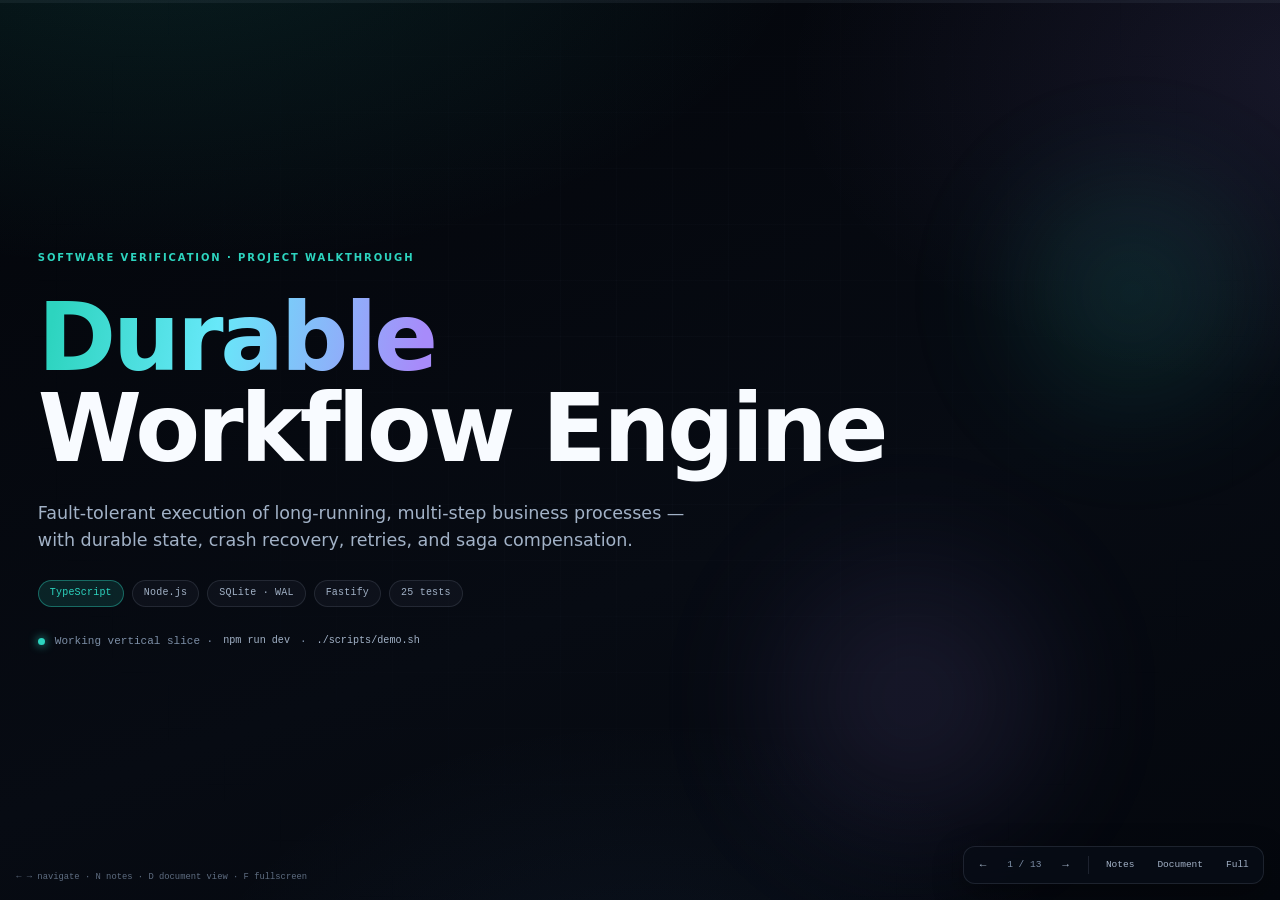
==== commit dc12402e: "Update presentation" ====
--- a/presentation/index.html
+++ b/presentation/index.html
@@ -1,1078 +1,2369 @@
-<!doctype html>
+<!DOCTYPE html>
+
 <html lang="en">
+
   <head>
+
     <meta charset="utf-8" />
+
     <meta name="viewport" content="width=device-width, initial-scale=1" />
+
     <meta name="color-scheme" content="dark" />
+
     <meta name="theme-color" content="#03050a" />
+
     <title>Durable Workflow Engine — Visual Walkthrough</title>
+
     <link rel="icon" href="data:," />
+
     <link rel="stylesheet" href="styles.css" />
+
+    <style>
+      .slide-intro { color: #aab5c7; max-width: 900px; margin: .25rem 0 1.5rem; }
+      .inserted-split { display: grid; grid-template-columns: minmax(0, .95fr) minmax(0, 1.15fr); gap: clamp(18px, 3vw, 38px); align-items: center; }
+      .inserted-image-card { min-width: 0; overflow: hidden; }
+      .inserted-photo { display: block; width: 100%; height: auto; object-fit: contain; border-radius: 8px; }
+      .inserted-image-card .inserted-photo { max-height: 52vh; }
+      .inserted-flow { min-width: 0; }
+      .step-flow { display: flex; align-items: center; justify-content: center; gap: 7px; }
+      .step-box { flex: 1 1 0; min-width: 0; min-height: 104px; display: flex; flex-direction: column; justify-content: center; align-items: center; text-align: center; padding: 12px 7px; border-radius: 14px; background: #121d33; color: #eef3ff; font-size: clamp(11px, 1vw, 15px); }
+      .step-box strong { color: #50d9cf; } .step-box span { color: #b8c5d8; margin-top: 5px; }
+      .step-arrow { color: #8190a7; font-size: 20px; }
+      .inserted-callout, .inserted-bottom-note { color: #d0d8e5; text-align: center; margin: 1.5rem auto 0; max-width: 820px; line-height: 1.55; }
+      .inserted-three-grid { display: grid; grid-template-columns: repeat(3, minmax(0, 1fr)); gap: clamp(14px, 2vw, 26px); }
+      .inserted-example-card { min-width: 0; display: flex; flex-direction: column; gap: 12px; padding: 16px; }
+      .inserted-example-card .inserted-photo { height: clamp(150px, 25vh, 245px); background: #fff; object-fit: contain; }
+      .inserted-example-card h3 { margin: 4px 0 0; } .inserted-example-card p { margin: 0; color: #b7c2d3; line-height: 1.45; }
+      .inserted-steps { display: flex; flex-direction: column; gap: 14px; }
+      .inserted-step { display: flex; align-items: flex-start; gap: 14px; padding: 18px; border-radius: 14px; background: #121d33; border-left: 4px solid #4d91ee; }
+      .inserted-step h3 { margin: 0 0 7px; } .inserted-step p { margin: 0; color: #b9c5d6; line-height: 1.45; }
+      .step-number { flex: 0 0 28px; height: 28px; display: grid; place-items: center; border-radius: 50%; font-weight: 800; background: #202e48; }
+      .success-step { border-left-color: #5ad4a4; } .failure-step { border-left-color: #f16d85; } .compensate-step { border-left-color: #eeb65a; } .info-step { border-left-color: #4dcacb; }
+      .inserted-crash-flow { display: grid; grid-template-columns: minmax(0,1fr) auto minmax(0,1fr) auto minmax(0,1fr) auto minmax(0,1fr); gap: 10px; align-items: center; margin: 4vh 0; }
+      .crash-step { position: relative; min-height: 180px; border-radius: 18px; background: #121d33; display: flex; flex-direction: column; justify-content: center; align-items: center; text-align: center; padding: 24px 12px 14px; }
+      .crash-step h3 { font-size: clamp(13px, 1.2vw, 18px); line-height: 1.4; margin: 10px 0 0; }
+      .crash-number { position: absolute; top: -18px; width: 42px; height: 42px; border-radius: 50%; display: grid; place-items: center; font-weight: 800; font-size: 18px; background: #17263d; border: 2px solid currentColor; }
+      .teal { color: #47d4d1; } .green { color: #65d5a7; } .red { color: #ef6d88; } .amber { color: #e8b65d; }
+      .crash-arrow { color: #8290a7; font-size: 24px; }
+      .inserted-warning { padding: 22px; border-radius: 12px; background: #1a2a43; color: #f07b91; font-weight: 700; text-align: center; margin: 0 auto; max-width: 900px; }
+      .inserted-idempotency .inserted-image-card .inserted-photo { max-height: 58vh; }
+      .inserted-footnote { color: #e9b65f; font-size: .9rem; margin-top: 12px; }
+      .inserted-saga-figure { max-width: 1050px; margin: 1rem auto; padding: 12px; }
+      .inserted-saga-figure .inserted-photo { max-height: 58vh; }
+      @media (max-width: 850px) {
+        .inserted-split { grid-template-columns: 1fr; } .inserted-three-grid { grid-template-columns: 1fr; }
+        .inserted-example-card .inserted-photo { height: auto; max-height: 230px; }
+        .inserted-crash-flow { grid-template-columns: 1fr; gap: 12px; } .crash-arrow { transform: rotate(90deg); text-align: center; }
+        .crash-step { min-height: 110px; } .step-flow { flex-wrap: wrap; } .step-box { min-width: 100px; }
+      }
+    </style>
+
+
     <noscript>
+
       <style>
+
         /* Without JavaScript, show the deck as a readable document. */
+
         .slide {
+
           display: flex !important;
+
           height: auto !important;
+
           min-height: 100dvh;
+
           overflow: visible !important;
+
           padding: clamp(28px, 6vmin, 80px) clamp(20px, 5vw, 64px);
+
           border-bottom: 1px solid rgba(148, 163, 184, 0.1);
+
         }
+
         .slide-inner {
+
           max-height: none;
+
         }
+
         .progress,
+
         .controls,
+
         .hint,
+
         .notes {
+
           display: none !important;
+
         }
+
       </style>
+
     </noscript>
+
   </head>
+
   <body class="presenting">
+
     <div class="progress" aria-hidden="true">
+
       <div class="progress-bar" id="progress-bar"></div>
+
     </div>
 
+
+
     <main class="deck" id="deck">
+
       <!-- 01 · TITLE -->
+
       <section class="slide active" id="slide-1" data-title="Title">
+
         <div class="slide-inner title-slide">
+
           <div class="orb orb-a" aria-hidden="true"></div>
+
           <div class="orb orb-b" aria-hidden="true"></div>
+
           <div class="eyebrow">Software Verification · Project Walkthrough</div>
+
           <h1>
+
             <span class="gradient-text"> Durable</span> <br />Workflow Engine
+
           </h1>
+
           <p class="lede">
+
             Fault-tolerant execution of long-running, multi-step business
+
             processes — with durable state, crash recovery, retries, and saga
+
             compensation.
+
           </p>
+
           <div class="badge-row">
+
             <span class="badge">TypeScript</span>
+
             <span class="badge">Node.js</span>
+
             <span class="badge">SQLite · WAL</span>
+
             <span class="badge">Fastify</span>
+
             <span class="badge">25 tests</span>
+
           </div>
+
           <div class="title-foot">
+
             <span class="dot"></span>
+
             Working vertical slice · <code>npm run dev</code> ·
+
             <code>./scripts/demo.sh</code>
+
           </div>
+
         </div>
+
         <aside class="notes">
+
           This project asks a simple question: what happens when a multi-step
+
           backend process crashes halfway through? The engine is a durable state
+
           machine that makes progress survive process death, retries safely, and
+
           rolls back completed work when a later step cannot succeed.
+
         </aside>
+
       </section>
 
+
+
       <!-- 02 · DURABILITY -->
+
       <section class="slide" id="slide-2" data-title="What is durability?">
+
+        <div class="slide-inner">
+
+          <div class="slide-head">
+
+            <div class="eyebrow">02 · Definition</div>
+
+            <h2>What is durability?</h2>
+
+          </div>
+
+
+
+          <blockquote
+
+            class="lede"
+
+            cite="https\://en.wikipedia.org/wiki/Durability"
+
+          >
+
+            <p>
+
+              Durability is the ability of a physical product to remain
+
+              functional, without requiring excessive maintenance or repair,
+
+              when faced with the challenges of normal operation over its design
+
+              lifetime.
+
+            </p>
+
+            <footer>— Via <cite>Wikipedia</cite></footer>
+
+          </blockquote>
+
+
+
+          <!-- Grid featuring the requested drop of water visual -->
+
+          <div class="grid-2">
+
+            <figure class="visual-card">
+
+              <img
+
+                src="Drop_of_water.jpg"
+
+                alt="Close-up of a single drop of water creating concentric ripple waves"
+
+                class="fluid-image"
+
+              />
+
+              <figcaption class="visual-label">Waterproof textile</figcaption>
+
+            </figure>
+
+          </div>
+
+        </div>
+
+        <aside class="notes">
+
+          Durability is about state, not side effects. The engine writes every
+
+          run, step, and attempt to SQLite in WAL mode, so a committed
+
+          transition survives process death. That is what lets a different
+
+          worker pick up an interrupted run and continue from the last recorded
+
+          point instead of starting over.
+
+        </aside>
+
+      </section>
+
+
+
+      <!-- 03 · EXAMPLE -->
+
+      <section class="slide" id="slide-3" data-title="The example">
+
+        <div class="slide-inner example-slide">
+
+          <div class="eyebrow">03 · The example</div>
+
+          <figure class="example-figure">
+
+            <img
+
+              src="amazon-example.png"
+
+              alt="Amazon order example used as the running scenario for the deck"
+
+              width="1889"
+
+              height="946"
+
+            />
+
+            <figcaption>
+
+              An everyday order is a multi-step process with real side effects —
+
+              the kind of workflow this engine makes durable.
+
+            </figcaption>
+
+          </figure>
+
+        </div>
+
+        <aside class="notes">
+
+          Start with a familiar example: an online order. Behind one click there
+
+          is a sequence of steps — inventory, payment, shipping — each talking
+
+          to a different service and each producing a real side effect. That
+
+          sequence is the workflow the rest of the deck makes durable.
+
+        </aside>
+
+      </section>
+
+
+      <!-- 04 · BEHIND THE TRACKING PAGE -->
+      <section class="slide" id="slide-4" data-title="The visible delivery timeline is a workflow">
         <div class="slide-inner">
           <div class="slide-head">
-            <div class="eyebrow">02 · Definition</div>
-            <h2>What is durability?</h2>
+            <div class="eyebrow">04 · Behind the tracking page</div>
+            <h2>The visible delivery timeline is a workflow</h2>
           </div>
-
-          <blockquote
-            class="lede"
-            cite="https://en.wikipedia.org/wiki/Durability"
-          >
-            <p>
-              Durability is the ability of a physical product to remain
-              functional, without requiring excessive maintenance or repair,
-              when faced with the challenges of normal operation over its design
-              lifetime.
-            </p>
-            <footer>— Via <cite>Wikipedia</cite></footer>
-          </blockquote>
-
-          <!-- Grid featuring the requested drop of water visual -->
-          <div class="grid-2">
-            <figure class="visual-card">
-              <img
-                src="Drop_of_water.jpg"
-                alt="Close-up of a single drop of water creating concentric ripple waves"
-                class="fluid-image"
-              />
-              <figcaption class="visual-label">Waterproof textile</figcaption>
+          <p class="slide-intro">The screenshot shows shipment events.</p>
+          <div class="inserted-split">
+            <figure class="visual-card inserted-image-card">
+              <img src="amazon-tracking-timeline.jpg" alt="Amazon shipment tracking timeline" class="inserted-photo">
             </figure>
-          </div>
-        </div>
-        <aside class="notes">
-          Durability is about state, not side effects. The engine writes every
-          run, step, and attempt to SQLite in WAL mode, so a committed
-          transition survives process death. That is what lets a different
-          worker pick up an interrupted run and continue from the last recorded
-          point instead of starting over.
-        </aside>
-      </section>
-
-      <!-- 03 · EXAMPLE -->
-      <section class="slide" id="slide-3" data-title="The example">
-        <div class="slide-inner example-slide">
-          <div class="eyebrow">03 · The example</div>
-          <figure class="example-figure">
-            <img
-              src="amazon-example.png"
-              alt="Amazon order example used as the running scenario for the deck"
-              width="1889"
-              height="946"
-            />
-            <figcaption>
-              An everyday order is a multi-step process with real side effects —
-              the kind of workflow this engine makes durable.
-            </figcaption>
-          </figure>
-        </div>
-        <aside class="notes">
-          Start with a familiar example: an online order. Behind one click there
-          is a sequence of steps — inventory, payment, shipping — each talking
-          to a different service and each producing a real side effect. That
-          sequence is the workflow the rest of the deck makes durable.
-        </aside>
-      </section>
-      <!-- 04 · SERVICE BOUNDARIES · ONE PRODUCT PAGE -->
-      <section
-        class="slide"
-        id="slide-4"
-        data-title="One product page, many boundaries"
-      >
-        <div class="slide-inner">
-          <div class="slide-head">
-            <div class="eyebrow">04 · Boundaries</div>
-            <h2>One product page, many owners</h2>
-          </div>
-
-          <div class="grid-2">
-            <figure class="visual-card" style="grid-column: 1 / -1">
-              <svg
-                viewBox="0 0 920 460"
-                role="img"
-                aria-labelledby="bnd-title bnd-desc"
-                style="width: 100%; height: auto; color: inherit"
-                font-family="inherit"
-              >
-                <title id="bnd-title">
-                  Service boundaries behind one product page
-                </title>
-                <desc id="bnd-desc">
-                  The product page reads synchronously from catalog, pricing,
-                  inventory, marketing and reviews services. Placing an order
-                  publishes an event on a bus that orders, billing, payments,
-                  finance and fulfillment services consume asynchronously.
-                </desc>
-
-                <defs>
-                  <marker
-                    id="arr"
-                    viewBox="0 0 10 10"
-                    refX="8"
-                    refY="5"
-                    markerWidth="7"
-                    markerHeight="7"
-                    orient="auto-start-reverse"
-                  >
-                    <path
-                      d="M0 0L10 5L0 10z"
-                      fill="currentColor"
-                      fill-opacity=".7"
-                    />
-                  </marker>
-                </defs>
-
-                <!-- Lane labels -->
-                <text
-                  x="20"
-                  y="22"
-                  font-size="13"
-                  fill="currentColor"
-                  fill-opacity=".65"
-                  letter-spacing="1.2"
-                >
-                  READ PATH · SYNCHRONOUS APIs
-                </text>
-                <text
-                  x="20"
-                  y="352"
-                  font-size="13"
-                  fill="currentColor"
-                  fill-opacity=".65"
-                  letter-spacing="1.2"
-                >
-                  WRITE PATH · ASYNC EVENTS
-                </text>
-
-                <!-- Read-path services -->
-                <g
-                  stroke="currentColor"
-                  stroke-opacity=".5"
-                  fill="currentColor"
-                  fill-opacity=".06"
-                  stroke-width="1.5"
-                >
-                  <rect x="20" y="34" width="160" height="64" rx="10" />
-                  <rect x="200" y="34" width="160" height="64" rx="10" />
-                  <rect x="380" y="34" width="160" height="64" rx="10" />
-                  <rect x="560" y="34" width="160" height="64" rx="10" />
-                  <rect x="740" y="34" width="160" height="64" rx="10" />
-                </g>
-                <g fill="currentColor" text-anchor="middle">
-                  <text x="100" y="62" font-size="16" font-weight="700">
-                    Marketing
-                  </text>
-                  <text x="100" y="82" font-size="12" fill-opacity=".7">
-                    titles, images, specs
-                  </text>
-                  <text x="280" y="62" font-size="16" font-weight="700">
-                    Pricing
-                  </text>
-                  <text x="280" y="82" font-size="12" fill-opacity=".7">
-                    price, discounts
-                  </text>
-                  <text x="460" y="62" font-size="16" font-weight="700">
-                    Inventory
-                  </text>
-                  <text x="460" y="82" font-size="12" fill-opacity=".7">
-                    stock, availability
-                  </text>
-                  <text x="640" y="62" font-size="16" font-weight="700">
-                    Marketing
-                  </text>
-                  <text x="640" y="82" font-size="12" fill-opacity=".7">
-                    recs, promos, ads
-                  </text>
-                  <text x="820" y="62" font-size="16" font-weight="700">
-                    Reviews
-                  </text>
-                  <text x="820" y="82" font-size="12" fill-opacity=".7">
-                    ratings, Q&amp;A
-                  </text>
-                </g>
-
-                <!-- Product page (aggregator) -->
-                <rect
-                  x="320"
-                  y="180"
-                  width="280"
-                  height="76"
-                  rx="12"
-                  fill="currentColor"
-                  fill-opacity=".14"
-                  stroke="currentColor"
-                  stroke-width="2"
-                />
-                <text
-                  x="460"
-                  y="214"
-                  text-anchor="middle"
-                  font-size="18"
-                  font-weight="700"
-                  fill="currentColor"
-                >
-                  Product page
-                </text>
-                <text
-                  x="460"
-                  y="236"
-                  text-anchor="middle"
-                  font-size="12"
-                  fill="currentColor"
-                  fill-opacity=".75"
-                >
-                  composes responses, owns no data
-                </text>
-
-                <!-- Read arrows (service -> page) -->
-                <g
-                  stroke="currentColor"
-                  stroke-opacity=".6"
-                  stroke-width="1.5"
-                  fill="none"
-                  marker-end="url(#arr)"
-                >
-                  <path d="M100 98 C100 150, 380 140, 380 180" />
-                  <path d="M280 98 C280 140, 420 140, 420 180" />
-                  <path d="M460 98 L460 180" />
-                  <path d="M640 98 C640 140, 500 140, 500 180" />
-                  <path d="M820 98 C820 150, 540 140, 540 180" />
-                </g>
-
-                <text
-                  x="422"
-                  y="298"
-                  font-size="16"
-                  fill="currentColor"
-                  fill-opacity=".75"
-                >
-                  “Buy now”
-                </text>
-
-                <!-- Write-path services -->
-                <g
-                  stroke="currentColor"
-                  stroke-opacity=".5"
-                  fill="currentColor"
-                  fill-opacity=".06"
-                  stroke-width="1.5"
-                >
-                  <rect x="20" y="366" width="160" height="64" rx="10" />
-                  <rect x="200" y="366" width="160" height="64" rx="10" />
-                  <rect x="380" y="366" width="160" height="64" rx="10" />
-                  <rect x="560" y="366" width="160" height="64" rx="10" />
-                  <rect x="740" y="366" width="160" height="64" rx="10" />
-                </g>
-                <g fill="currentColor" text-anchor="middle">
-                  <text x="100" y="394" font-size="16" font-weight="700">
-                    Orders
-                  </text>
-                  <text x="100" y="414" font-size="12" fill-opacity=".7">
-                    order state machine
-                  </text>
-                  <text x="280" y="394" font-size="16" font-weight="700">
-                    Billing
-                  </text>
-                  <text x="280" y="414" font-size="12" fill-opacity=".7">
-                    invoices, charges
-                  </text>
-                  <text x="460" y="394" font-size="16" font-weight="700">
-                    Payments
-                  </text>
-                  <text x="460" y="414" font-size="12" fill-opacity=".7">
-                    auth, capture, refunds
-                  </text>
-                  <text x="640" y="394" font-size="16" font-weight="700">
-                    Finance
-                  </text>
-                  <text x="640" y="414" font-size="12" fill-opacity=".7">
-                    ledger, tax, revenue
-                  </text>
-                  <text x="820" y="394" font-size="16" font-weight="700">
-                    Fulfillment
-                  </text>
-                  <text x="820" y="414" font-size="12" fill-opacity=".7">
-                    pick, pack, ship
-                  </text>
-                </g>
-              </svg>
-            </figure>
-          </div>
-        </div>
-        <aside class="notes">
-          This is one product page, and almost every box is a different team
-          with its own code, its own database, and its own on-call. The page
-          itself is only an aggregator: it calls catalog, pricing, inventory,
-          marketing and reviews in parallel and degrades gracefully if one is
-          slow, for example by hiding recommendations rather than failing the
-          page. The bottom half is different. When the customer buys, the system
-          records an OrderPlaced event, and billing, payments, finance and
-          fulfillment react on their own schedule. That is why the money path
-          can be eventually consistent and still correct: each consumer is
-          idempotent, so a redelivered event cannot charge twice. The key point
-          for the audience is that reads favor availability and speed, while
-          writes that move money favor correctness, and the boundaries let each
-          side make that choice independently.
-        </aside>
-      </section>
-      <!-- 05 · QUESTION · LOST WRITES -->
-      <section
-        class="slide"
-        id="slide-5"
-        data-title="What if a message is lost?"
-      >
-        <div class="slide-inner">
-          <div class="slide-head">
-            <div class="eyebrow">05 · Question</div>
-            <h2>How do the services stay in sync?</h2>
-          </div>
-
-          <blockquote class="lede">
-            <p>
-              Billing, finance and fulfillment never share a database with
-              Orders. So what happens when a write or a request is lost
-              somewhere on the network?
-            </p>
-            <footer>
-              — Assume the network will drop, delay, and duplicate messages
-            </footer>
-          </blockquote>
-
-          <div class="grid-2">
-            <figure class="visual-card" style="grid-column: 1 / -1">
-              <svg
-                viewBox="0 0 920 300"
-                role="img"
-                aria-labelledby="sync-title sync-desc"
-                style="width: 100%; height: auto; color: inherit"
-                font-family="inherit"
-              >
-                <title id="sync-title">
-                  Reliable event delivery between services
-                </title>
-                <desc id="sync-desc">
-                  The Orders service writes the order and an outbox row in one
-                  database transaction. A relay publishes the outbox row to the
-                  event bus and retries until acknowledged. The bus delivers to
-                  the billing consumer at least once; the consumer deduplicates
-                  by event id. Messages that keep failing go to a dead-letter
-                  queue, and a reconciliation job repairs any remaining drift.
-                </desc>
-
-                <defs>
-                  <marker
-                    id="arr2"
-                    viewBox="0 0 10 10"
-                    refX="8"
-                    refY="5"
-                    markerWidth="7"
-                    markerHeight="7"
-                    orient="auto-start-reverse"
-                  >
-                    <path
-                      d="M0 0L10 5L0 10z"
-                      fill="currentColor"
-                      fill-opacity=".7"
-                    />
-                  </marker>
-                </defs>
-
-                <!-- Boxes -->
-                <g
-                  stroke="currentColor"
-                  stroke-opacity=".5"
-                  fill="currentColor"
-                  fill-opacity=".06"
-                  stroke-width="1.5"
-                >
-                  <rect x="20" y="40" width="200" height="120" rx="12" />
-                  <rect x="270" y="70" width="140" height="60" rx="10" />
-                  <rect x="470" y="70" width="140" height="60" rx="10" />
-                  <rect x="680" y="40" width="220" height="120" rx="12" />
-                  <rect
-                    x="470"
-                    y="210"
-                    width="140"
-                    height="56"
-                    rx="10"
-                    stroke-dasharray="6 4"
-                  />
-                  <rect
-                    x="20"
-                    y="210"
-                    width="390"
-                    height="56"
-                    rx="10"
-                    stroke-dasharray="6 4"
-                  />
-                </g>
-
-                <g fill="currentColor" text-anchor="middle">
-                  <!-- Orders -->
-                  <text x="120" y="72" font-size="16" font-weight="700">
-                    Orders service
-                  </text>
-                  <text x="120" y="98" font-size="12" fill-opacity=".75">
-                    ONE DB transaction:
-                  </text>
-                  <text x="120" y="118" font-size="12" fill-opacity=".75">
-                    order row + outbox row
-                  </text>
-                  <text x="120" y="142" font-size="11" fill-opacity=".6">
-                    no publish inside the tx
-                  </text>
-
-                  <!-- Relay -->
-                  <text x="340" y="96" font-size="15" font-weight="700">
-                    Outbox relay
-                  </text>
-                  <text x="340" y="116" font-size="12" fill-opacity=".75">
-                    retry + backoff
-                  </text>
-
-                  <!-- Bus -->
-                  <text x="540" y="96" font-size="15" font-weight="700">
-                    Event bus
-                  </text>
-                  <text x="540" y="116" font-size="12" fill-opacity=".75">
-                    at-least-once
-                  </text>
-
-                  <!-- Consumer -->
-                  <text x="790" y="72" font-size="16" font-weight="700">
-                    Billing consumer
-                  </text>
-                  <text x="790" y="98" font-size="12" fill-opacity=".75">
-                    1. seen event_id? skip
-                  </text>
-                  <text x="790" y="118" font-size="12" fill-opacity=".75">
-                    2. charge + record id (one tx)
-                  </text>
-                  <text x="790" y="142" font-size="11" fill-opacity=".6">
-                    ack only after commit
-                  </text>
-
-                  <!-- DLQ -->
-                  <text x="540" y="234" font-size="14" font-weight="700">
-                    Dead-letter queue
-                  </text>
-                  <text x="540" y="254" font-size="12" fill-opacity=".75">
-                    alert + replay
-                  </text>
-
-                  <!-- Reconciliation -->
-                  <text x="215" y="234" font-size="14" font-weight="700">
-                    Reconciliation job
-                  </text>
-                  <text x="215" y="254" font-size="12" fill-opacity=".75">
-                    compare Orders vs Billing, repair drift
-                  </text>
-                </g>
-
-                <!-- Arrows -->
-                <g
-                  stroke="currentColor"
-                  stroke-opacity=".7"
-                  stroke-width="1.8"
-                  fill="none"
-                  marker-end="url(#arr2)"
-                >
-                  <path d="M220 100 L270 100" />
-                  <path d="M410 100 L470 100" />
-                  <path d="M610 100 L680 100" />
-                  <path d="M540 130 L540 210" stroke-dasharray="6 4" />
-                </g>
-
-                <!-- Ack path back (dashed, reversed) -->
-                <path
-                  d="M680 140 C640 180, 440 180, 410 130"
-                  stroke="currentColor"
-                  stroke-opacity=".5"
-                  stroke-width="1.5"
-                  stroke-dasharray="3 4"
-                  fill="none"
-                  marker-end="url(#arr2)"
-                />
-
-                <g
-                  fill="currentColor"
-                  fill-opacity=".75"
-                  font-size="11"
-                  text-anchor="middle"
-                >
-                  <text x="545" y="190">no ack → redeliver</text>
-                  <text x="560" y="176" dx="62">ack</text>
-                  <text x="620" y="190" dx="0"></text>
-                  <text x="600" y="198" dx="0"></text>
-                </g>
-                <text
-                  x="590"
-                  y="186"
-                  font-size="11"
-                  fill="currentColor"
-                  fill-opacity=".75"
-                  transform="translate(0,0)"
-                  display="none"
-                >
-                  after N failures
-                </text>
-                <text
-                  x="548"
-                  y="172"
-                  font-size="11"
-                  fill="currentColor"
-                  fill-opacity=".75"
-                  text-anchor="start"
-                  dx="0"
-                  display="none"
-                ></text>
-                <text
-                  x="556"
-                  y="176"
-                  font-size="11"
-                  fill="currentColor"
-                  fill-opacity=".75"
-                  text-anchor="start"
-                  display="none"
-                ></text>
-                <text
-                  x="552"
-                  y="170"
-                  font-size="11"
-                  fill="currentColor"
-                  fill-opacity=".75"
-                  text-anchor="start"
-                >
-                  after N failures
-                </text>
-              </svg>
-              <figcaption class="visual-label">
-                Every hop can fail, so every hop is retried and every consumer
-                is idempotent.
-              </figcaption>
-            </figure>
-
-            <div class="visual-card" style="grid-column: 1 / -1">
-              <ul>
-                <li>
-                  <strong>Crash between "write" and "publish":</strong>
-                  transactional outbox. The event is saved with the data, so it
-                  cannot be lost or exist without the order.
-                </li>
-                <li>
-                  <strong>Message lost in transit:</strong> the relay retries
-                  with exponential backoff and jitter until the bus
-                  acknowledges.
-                </li>
-                <li>
-                  <strong>Ack lost, so the event arrives twice:</strong>
-                  consumers deduplicate by event id (or an idempotency key sent
-                  by the client), so a redelivery cannot charge twice.
-                </li>
-                <li>
-                  <strong>Poison or permanently failing message:</strong>
-                  after N attempts it goes to a dead-letter queue, with an alert
-                  and a manual or automatic replay.
-                </li>
-                <li>
-                  <strong>Silent drift:</strong> a periodic reconciliation job
-                  compares the systems of record and repairs differences.
-                </li>
-                <li>
-                  <strong>Multi-step failure:</strong> a saga (for example,
-                  payment fails after stock was reserved) runs compensating
-                  actions such as releasing the stock.
-                </li>
-              </ul>
-            </div>
-          </div>
-        </div>
-      </section>
-      <!-- 06 · COMMUNICATION · SYNC VS ASYNC + DUAL WRITE -->
-      <section
-        class="slide"
-        id="slide-6"
-        data-title="Telling other boundaries about a change"
-      >
-        <div class="slide-inner">
-          <div class="slide-head">
-            <div class="eyebrow">06 · Communication</div>
-            <h2>Telling other boundaries that something changed</h2>
-          </div>
-
-          <blockquote class="lede">
-            <p>
-              A service can reach another boundary in two ways: call it directly
-              and wait (sync), or publish a message to a broker and let others
-              react in their own time (async).
-            </p>
-            <footer>— Message brokers: Kafka, RabbitMQ, Amazon SQS/SNS</footer>
-          </blockquote>
-
-          <div class="grid-2">
-            <div class="visual-card">
-              <h3>Synchronous</h3>
-              <ul>
-                <li>
-                  <strong>How:</strong> request/response over HTTP or gRPC. The
-                  caller waits for the answer.
-                </li>
-                <li>
-                  <strong>Good for:</strong> reads that need an answer now, such
-                  as price and stock on the product page.
-                </li>
-                <li>
-                  <strong>Cost:</strong> the caller is coupled in time to the
-                  callee. If it is slow or down, the caller is slow or down too.
-                </li>
-              </ul>
-            </div>
-
-            <div class="visual-card">
-              <h3>Asynchronous (message broker)</h3>
-              <ul>
-                <li>
-                  <strong>How:</strong> the owner publishes an event such as
-                  <code>OrderPlaced</code>. It does not know who is listening.
-                </li>
-                <li>
-                  <strong>Good for:</strong> notifying other boundaries of a
-                  change: billing, finance, fulfillment, marketing.
-                </li>
-                <li>
-                  <strong>Cost:</strong> eventual consistency, duplicate
-                  deliveries, and no ordering guarantee unless you design for
-                  it.
-                </li>
-              </ul>
-            </div>
-          </div>
-
-          <div class="grid-2">
-            <figure class="visual-card" style="grid-column: 1 / -1">
-              <h3>The write-and-publish problem</h3>
-              <svg
-                viewBox="0 0 920 250"
-                role="img"
-                aria-labelledby="dw-title dw-desc"
-                style="width: 100%; height: auto; color: inherit"
-                font-family="inherit"
-              >
-                <title id="dw-title">The dual-write problem</title>
-                <desc id="dw-desc">
-                  The Orders service writes to its database, which succeeds,
-                  then tries to publish an event to the broker, but crashes
-                  before the publish. The database has the order, but the broker
-                  never receives the event, so other services never learn about
-                  it.
-                </desc>
-
-                <defs>
-                  <marker
-                    id="arr3"
-                    viewBox="0 0 10 10"
-                    refX="8"
-                    refY="5"
-                    markerWidth="7"
-                    markerHeight="7"
-                    orient="auto-start-reverse"
-                  >
-                    <path
-                      d="M0 0L10 5L0 10z"
-                      fill="currentColor"
-                      fill-opacity=".7"
-                    />
-                  </marker>
-                </defs>
-
-                <!-- Boxes -->
-                <g
-                  stroke="currentColor"
-                  stroke-opacity=".5"
-                  fill="currentColor"
-                  fill-opacity=".06"
-                  stroke-width="1.5"
-                >
-                  <rect x="20" y="85" width="190" height="80" rx="12" />
-                  <rect x="340" y="20" width="190" height="70" rx="10" />
-                  <rect x="340" y="160" width="190" height="70" rx="10" />
-                  <rect x="620" y="20" width="280" height="70" rx="10" />
-                  <rect
-                    x="620"
-                    y="160"
-                    width="280"
-                    height="70"
-                    rx="10"
-                    stroke-dasharray="6 4"
-                  />
-                </g>
-
-                <g fill="currentColor" text-anchor="middle">
-                  <text x="115" y="120" font-size="16" font-weight="700">
-                    Orders service
-                  </text>
-                  <text x="115" y="142" font-size="12" fill-opacity=".75">
-                    handles “Buy now”
-                  </text>
-
-                  <text x="435" y="50" font-size="15" font-weight="700">
-                    Orders database
-                  </text>
-                  <text x="435" y="70" font-size="12" fill-opacity=".75">
-                    1. write order
-                  </text>
-
-                  <text x="435" y="190" font-size="15" font-weight="700">
-                    Message broker
-                  </text>
-                  <text x="435" y="210" font-size="12" fill-opacity=".75">
-                    2. publish OrderPlaced
-                  </text>
-
-                  <text x="760" y="50" font-size="14" font-weight="700">
-                    Committed ✓
-                  </text>
-                  <text x="760" y="70" font-size="12" fill-opacity=".75">
-                    the order exists
-                  </text>
-
-                  <text x="760" y="190" font-size="14" font-weight="700">
-                    Never published ✕
-                  </text>
-                  <text x="760" y="210" font-size="12" fill-opacity=".75">
-                    billing and fulfillment never hear of it
-                  </text>
-                </g>
-
-                <!-- Arrows -->
-                <g
-                  stroke="currentColor"
-                  stroke-opacity=".7"
-                  stroke-width="1.8"
-                  fill="none"
-                  marker-end="url(#arr3)"
-                >
-                  <path d="M210 105 L340 60" />
-                  <path d="M210 145 L340 195" stroke-dasharray="6 4" />
-                  <path d="M530 55 L620 55" />
-                  <path d="M530 195 L620 195" stroke-dasharray="6 4" />
-                </g>
-
-                <!-- Crash marker on the second arrow -->
-                <g>
-                  <circle
-                    cx="275"
-                    cy="170"
-                    r="13"
-                    fill="currentColor"
-                    fill-opacity=".15"
-                    stroke="currentColor"
-                    stroke-width="1.5"
-                  />
-                  <text
-                    x="275"
-                    y="175"
-                    text-anchor="middle"
-                    font-size="14"
-                    font-weight="700"
-                    fill="currentColor"
-                  >
-                    ✕
-                  </text>
-                  <text
-                    x="275"
-                    y="205"
-                    text-anchor="middle"
-                    font-size="11"
-                    fill="currentColor"
-                    fill-opacity=".75"
-                  >
-                    crash / network error
-                  </text>
-                </g>
-              </svg>
-              <figcaption class="visual-label">
-                The database and the broker are two systems with no shared
-                transaction.
-              </figcaption>
-              <ul>
-                <li>
-                  <strong>Write, then publish:</strong> if the process dies in
-                  between, the order is saved but the event is lost. The systems
-                  are out of sync, and nothing reports an error.
-                </li>
-                <li>
-                  <strong>Publish, then write:</strong> if the write fails after
-                  the publish, other services act on an order that does not
-                  exist.
-                </li>
-                <li>
-                  <strong>Retrying does not fix it:</strong> the retry never
-                  happens if the process itself is gone.
-                </li>
-              </ul>
-            </figure>
-          </div>
-        </div>
-        <aside class="notes">
-          There are two ways for boundaries to talk. Synchronous calls are
-          simple and give an immediate answer, which is why the product page
-          uses them for reads, but they couple the caller to the callee's
-          availability. For notifying other boundaries about a change we use a
-          message broker: the owner publishes an event and each interested
-          service consumes it independently. That decoupling is the benefit, and
-          it is also where the hard problem starts. When Orders handles a
-          purchase it has to do two things: save the order in its own database,
-          and publish OrderPlaced to the broker. Those are two different
-          systems, so there is no transaction that covers both. If the service
-          crashes between the two steps, we have an order that billing will
-          never charge, with no error anywhere. Reversing the order only creates
-          the opposite bug, an event for an order that was never saved. This is
-          the dual-write problem, and the next slide shows how the transactional
-          outbox solves it.
-        </aside>
-      </section>
-
-      <!-- 07 · CONCEPTS · WHAT WE WILL WORK ON -->
-      <section class="slide" id="slide-7" data-title="Concepts we will work on">
-        <div class="slide-inner">
-          <div class="slide-head">
-            <div class="eyebrow">07 · Concepts</div>
-            <h2>The ideas we will discuss and build</h2>
-          </div>
-
-          <blockquote class="lede">
-            <p>
-              Once boundaries own their data and talk through messages, a new
-              set of problems appears. These are the concepts the rest of the
-              project is built around.
-            </p>
-            <footer>
-              — Each one answers a failure from the previous slides
-            </footer>
-          </blockquote>
-
-          <div
-            style="
-              display: grid;
-              grid-template-columns: repeat(auto-fit, minmax(230px, 1fr));
-              gap: 1rem;
-            "
-          >
-            <div class="visual-card">
-              <h3>Strong consistency</h3>
-              <p>
-                Every reader sees the latest committed write. Simple to reason
-                about, but it costs latency and availability across services.
-              </p>
-              <p><em>Where: money, such as the payment ledger.</em></p>
-            </div>
-
-            <div class="visual-card">
-              <h3>Eventual consistency</h3>
-              <p>
-                Copies may differ for a while, but they converge if no new
-                writes arrive. Availability is traded for temporary staleness.
-              </p>
-              <p><em>Where: stock counts, recommendations, reviews.</em></p>
-            </div>
-
-            <div class="visual-card">
-              <h3>Idempotency</h3>
-              <p>
-                Doing the same operation twice has the same effect as doing it
-                once. It is what makes retries safe.
-              </p>
-              <p><em>Where: billing deduplicates by event id.</em></p>
-            </div>
-
-            <div class="visual-card">
-              <h3>At-least-once delivery</h3>
-              <p>
-                The broker never drops a message but may deliver it more than
-                once. Exactly-once delivery is not achievable, so we pair this
-                with idempotent consumers.
-              </p>
-              <p><em>Where: event bus to every consumer.</em></p>
-            </div>
-
-            <div class="visual-card">
-              <h3>Transactional outbox</h3>
-              <p>
-                Save the event in the same database transaction as the data,
-                then publish it later. This solves the write-and-publish
-                problem.
-              </p>
-              <p><em>Where: Orders service to event bus.</em></p>
-            </div>
-
-            <div class="visual-card">
-              <h3>Sagas &amp; compensation</h3>
-              <p>
-                A business flow across services has no global transaction. If a
-                step fails, earlier steps are undone by compensating actions.
-              </p>
-              <p><em>Where: payment fails, so release reserved stock.</em></p>
-            </div>
-
-            <div class="visual-card">
-              <h3>Ordering &amp; causality</h3>
-              <p>
-                Events can arrive out of order. We decide what must be ordered
-                (per order id, via partition keys or versions) and tolerate the
-                rest.
-              </p>
-              <p>
-                <em>Where: PaymentCaptured must not precede OrderPlaced.</em>
-              </p>
-            </div>
-
-            <div class="visual-card">
-              <h3>Retries, DLQ &amp; reconciliation</h3>
-              <p>
-                Retry with backoff, park poison messages in a dead-letter queue,
-                and run periodic checks that repair silent drift.
-              </p>
-              <p><em>Where: the safety nets behind every consumer.</em></p>
+            <div class="inserted-flow">
+              <div class="step-flow">
+                <div class="step-box"><strong>Order</strong><span>created</span></div>
+                <div class="step-arrow">→</div>
+                <div class="step-box"><strong>Payment</strong><span>authorised</span></div>
+                <div class="step-arrow">→</div>
+                <div class="step-box"><strong>Inventory</strong><span>reserved</span></div>
+                <div class="step-arrow">→</div>
+                <div class="step-box"><strong>Shipment</strong><span>prepared</span></div>
+                <div class="step-arrow">→</div>
+                <div class="step-box"><strong>Delivered</strong></div>
+              </div>
+              <p class="inserted-callout">Each stage can depend on another service. A failure between stages must not lose the workflow's progress.</p>
             </div>
           </div>
         </div>
         <aside class="notes">
-          This slide is the map for the rest of the project. Start from the
-          spectrum: strong consistency is the easy mental model, but across
-          independent services it costs availability, which is the CAP trade-off
-          in practice. So most of the system is eventually consistent, and only
-          a few places, like the payment ledger, pay for strong guarantees.
-          Eventual consistency only works if messages are not lost and
-          duplicates are harmless. That is why we need at-least-once delivery,
-          the transactional outbox on the producer side, and idempotent
-          consumers on the other side. When a business process spans several
-          services we use sagas with compensating actions instead of a
-          distributed transaction. Ordering is the subtle one: we only guarantee
-          it where correctness needs it, usually per aggregate. Finally,
-          retries, dead-letter queues and reconciliation are the nets that catch
-          what the design did not anticipate. In the project we will implement
-          and test each of these one by one.
+          The tracking page gives the customer a simple timeline, but each milestone depends on work happening behind the scenes. Order creation, payment authorisation, inventory reservation and shipment preparation may be handled by different services. If one stage fails or the process restarts, the system must know which stages have already completed.
         </aside>
       </section>
+
+      <!-- 05 · THIS PATTERN IS EVERYWHERE -->
+      <section class="slide" id="slide-5" data-title="Different products, the same coordination problem">
+        <div class="slide-inner">
+          <div class="slide-head">
+            <div class="eyebrow">05 · This pattern is everywhere</div>
+            <h2>Different products. The same coordination problem.</h2>
+          </div>
+          <p class="slide-intro">These familiar interfaces show how multi-step operations appear in everyday technology.</p>
+          <div class="inserted-three-grid">
+            <article class="visual-card inserted-example-card">
+              <img src="payments-dashboard.jpg" alt="Payments dashboard showing transaction statuses" class="inserted-photo">
+              <h3>Payments</h3>
+              <p>A transaction moves through statuses such as succeeded, refunded or failed.</p>
+            </article>
+            <article class="visual-card inserted-example-card">
+              <img src="food-delivery-tracking.jpg" alt="Food delivery app showing preparation and courier progress" class="inserted-photo">
+              <h3>Food delivery</h3>
+              <p>Restaurant preparation, courier pickup and delivery progress must stay coordinated.</p>
+            </article>
+            <article class="visual-card inserted-example-card">
+              <img src="cloud-infrastructure-dashboard.jpg" alt="Cloud infrastructure dashboard showing instance state" class="inserted-photo">
+              <h3>Cloud infrastructure</h3>
+              <p>An instance moves through lifecycle states before it is ready to use.</p>
+            </article>
+          </div>
+        </div>
+        <aside class="notes">
+          This is not specific to online shopping. Payments have transaction lifecycles, food delivery coordinates restaurants and couriers, and cloud infrastructure moves resources through provisioning states. In each case, a user sees a simple status while the system coordinates multiple steps and services.
+        </aside>
+      </section>
+
+      <!-- 06 · ANOTHER REAL-WORLD SCENARIO -->
+      <section class="slide" id="slide-6" data-title="What if a travel booking only partly succeeds?">
+        <div class="slide-inner">
+          <div class="slide-head">
+            <div class="eyebrow">06 · Another real-world scenario</div>
+            <h2>What if a travel booking only partly succeeds?</h2>
+          </div>
+          <p class="slide-intro">A travel booking may involve several independent reservations and payments.</p>
+          <div class="inserted-split">
+            <figure class="visual-card inserted-image-card">
+              <img src="travel-booking-confirmation.jpg" alt="Travel booking interface" class="inserted-photo">
+            </figure>
+            <div class="inserted-steps">
+              <article class="inserted-step success-step">
+                <span class="step-number">1</span>
+                <div><h3>Flight booked</h3><p>Reservation confirmed.</p></div>
+              </article>
+              <article class="inserted-step failure-step">
+                <span class="step-number">2</span>
+                <div><h3>Hotel fails</h3><p>No room is available.</p></div>
+              </article>
+              <article class="inserted-step compensate-step">
+                <span class="step-number">3</span>
+                <div><h3>Compensate</h3><p>Cancel/refund the flight reservation where supported.</p></div>
+              </article>
+            </div>
+          </div>
+          <p class="inserted-bottom-note">This is the motivation for Saga-style compensation: undo completed steps when a later step cannot proceed.</p>
+        </div>
+        <aside class="notes">
+          Imagine booking a flight and a hotel as one travel plan. The flight booking succeeds, but the hotel reservation fails because no room is available. We cannot simply roll back a single database transaction across two independent providers. Instead, the system may need a compensating action, such as cancelling or refunding the flight where the provider allows it.
+        </aside>
+      </section>
+
+      <!-- 07 · THE FAILURE WINDOW -->
+      <section class="slide" id="slide-7" data-title="A crash can happen at exactly the wrong moment">
+        <div class="slide-inner">
+          <div class="slide-head">
+            <div class="eyebrow">07 · The failure window</div>
+            <h2>A crash can happen at exactly the wrong moment</h2>
+          </div>
+          <p class="slide-intro">Imagine a payment provider accepts the charge, but the workflow engine crashes before persisting the result.</p>
+          <div class="inserted-crash-flow">
+            <article class="crash-step"><span class="crash-number teal">1</span><h3>Send payment<br>request</h3></article>
+            <span class="crash-arrow">→</span>
+            <article class="crash-step"><span class="crash-number green">2</span><h3>Provider charges<br>customer</h3></article>
+            <span class="crash-arrow">→</span>
+            <article class="crash-step"><span class="crash-number red">!</span><h3>Engine crashes<br>before saving</h3></article>
+            <span class="crash-arrow">→</span>
+            <article class="crash-step"><span class="crash-number amber">↻</span><h3>Workflow retries<br>after restart</h3></article>
+          </div>
+          <div class="inserted-warning">Without protection, the retry may charge the customer twice.</div>
+          <p class="inserted-bottom-note">A durable engine must recover progress and make repeated attempts safe.</p>
+        </div>
+        <aside class="notes">
+          This is a particularly dangerous failure window. The payment provider has charged the customer, but the workflow engine crashes before recording the successful result. After restart, the engine may believe the step is incomplete and retry it. Without a safe retry mechanism, the customer could be charged twice.
+        </aside>
+      </section>
+
+      <!-- 08 · IDEMPOTENCY -->
+      <section class="slide" id="slide-8" data-title="Same request key. One effective payment.">
+        <div class="slide-inner">
+          <div class="slide-head">
+            <div class="eyebrow">08 · Idempotency</div>
+            <h2>Same request key. One effective payment.</h2>
+          </div>
+          <p class="slide-intro">A stable idempotency key lets a payment service recognise a repeated request.</p>
+          <div class="inserted-split inserted-idempotency">
+            <figure class="visual-card inserted-image-card">
+              <img src="idempotency-comparison.jpg" alt="Comparison of payment retries without and with idempotency" class="inserted-photo">
+            </figure>
+            <div class="inserted-steps">
+              <article class="inserted-step info-step">
+                <h3>First attempt</h3><p>Payment succeeds, but the response is lost.</p>
+              </article>
+              <article class="inserted-step compensate-step">
+                <h3>Retry</h3><p>The engine sends the same idempotency key.</p>
+              </article>
+              <article class="inserted-step success-step">
+                <h3>Safe outcome</h3><p>Provider returns the original result.</p>
+              </article>
+            </div>
+          </div>
+          <p class="inserted-footnote">Important: this depends on the downstream provider supporting and correctly enforcing idempotency.</p>
+        </div>
+        <aside class="notes">
+          The retry uses the same stable idempotency key as the original request. If the payment provider supports and correctly enforces idempotency, it recognises that this operation has already succeeded and returns the original result rather than creating another charge. This is an important dependency on the external provider.
+        </aside>
+      </section>
+
+      <!-- 09 · SAGA COMPENSATION -->
+      <section class="slide" id="slide-9" data-title="If a later step fails, reverse earlier successful steps">
+        <div class="slide-inner">
+          <div class="slide-head">
+            <div class="eyebrow">09 · Saga compensation</div>
+            <h2>If a later step fails, reverse earlier successful steps</h2>
+          </div>
+          <p class="slide-intro">A Saga uses compensating actions rather than assuming one global transaction can undo everything.</p>
+          <figure class="visual-card inserted-saga-figure">
+            <img src="saga-compensation-flow.jpg" alt="Saga workflow with forward transactions and compensating transactions" class="inserted-photo">
+          </figure>
+          <p class="inserted-bottom-note">Example: cancel delivery → reverse inventory update → reverse payment → cancel order (where each compensation is possible).</p>
+        </div>
+        <aside class="notes">
+          A Saga represents a business process as a sequence of local transactions. If a later step fails, the system executes compensating actions for earlier successful steps. These are not literal rollbacks: they are new operations, and each compensation may have its own failure modes or limitations.
+        </aside>
+      </section>
+
+      <!-- 04 · SERVICE BOUNDARIES · ONE PRODUCT PAGE -->
+
+      <section
+
+        class="slide"
+
+        id="slide-10"
+
+        data-title="One product page, many boundaries"
+
+      >
+
+        <div class="slide-inner">
+
+          <div class="slide-head">
+
+            <div class="eyebrow">10 · Boundaries</div>
+
+            <h2>One product page, many owners</h2>
+
+          </div>
+
+
+
+          <div class="grid-2">
+
+            <figure class="visual-card" style="grid-column: 1 / -1">
+
+              <svg
+
+                viewBox="0 0 920 460"
+
+                role="img"
+
+                aria-labelledby="bnd-title bnd-desc"
+
+                style="width: 100%; height: auto; color: inherit"
+
+                font-family="inherit"
+
+              >
+
+                <title id="bnd-title">
+
+                  Service boundaries behind one product page
+
+                </title>
+
+                <desc id="bnd-desc">
+
+                  The product page reads synchronously from catalog, pricing,
+
+                  inventory, marketing and reviews services. Placing an order
+
+                  publishes an event on a bus that orders, billing, payments,
+
+                  finance and fulfillment services consume asynchronously.
+
+                </desc>
+
+
+
+                <defs>
+
+                  <marker
+
+                    id="arr"
+
+                    viewBox="0 0 10 10"
+
+                    refX="8"
+
+                    refY="5"
+
+                    markerWidth="7"
+
+                    markerHeight="7"
+
+                    orient="auto-start-reverse"
+
+                  >
+
+                    <path
+
+                      d="M0 0L10 5L0 10z"
+
+                      fill="currentColor"
+
+                      fill-opacity=".7"
+
+                    />
+
+                  </marker>
+
+                </defs>
+
+
+
+                <!-- Lane labels -->
+
+                <text
+
+                  x="20"
+
+                  y="22"
+
+                  font-size="13"
+
+                  fill="currentColor"
+
+                  fill-opacity=".65"
+
+                  letter-spacing="1.2"
+
+                >
+
+                  READ PATH · SYNCHRONOUS APIs
+
+                </text>
+
+                <text
+
+                  x="20"
+
+                  y="352"
+
+                  font-size="13"
+
+                  fill="currentColor"
+
+                  fill-opacity=".65"
+
+                  letter-spacing="1.2"
+
+                >
+
+                  WRITE PATH · ASYNC EVENTS
+
+                </text>
+
+
+
+                <!-- Read-path services -->
+
+                <g
+
+                  stroke="currentColor"
+
+                  stroke-opacity=".5"
+
+                  fill="currentColor"
+
+                  fill-opacity=".06"
+
+                  stroke-width="1.5"
+
+                >
+
+                  <rect x="20" y="34" width="160" height="64" rx="10" />
+
+                  <rect x="200" y="34" width="160" height="64" rx="10" />
+
+                  <rect x="380" y="34" width="160" height="64" rx="10" />
+
+                  <rect x="560" y="34" width="160" height="64" rx="10" />
+
+                  <rect x="740" y="34" width="160" height="64" rx="10" />
+
+                </g>
+
+                <g fill="currentColor" text-anchor="middle">
+
+                  <text x="100" y="62" font-size="16" font-weight="700">
+
+                    Marketing
+
+                  </text>
+
+                  <text x="100" y="82" font-size="12" fill-opacity=".7">
+
+                    titles, images, specs
+
+                  </text>
+
+                  <text x="280" y="62" font-size="16" font-weight="700">
+
+                    Pricing
+
+                  </text>
+
+                  <text x="280" y="82" font-size="12" fill-opacity=".7">
+
+                    price, discounts
+
+                  </text>
+
+                  <text x="460" y="62" font-size="16" font-weight="700">
+
+                    Inventory
+
+                  </text>
+
+                  <text x="460" y="82" font-size="12" fill-opacity=".7">
+
+                    stock, availability
+
+                  </text>
+
+                  <text x="640" y="62" font-size="16" font-weight="700">
+
+                    Marketing
+
+                  </text>
+
+                  <text x="640" y="82" font-size="12" fill-opacity=".7">
+
+                    recs, promos, ads
+
+                  </text>
+
+                  <text x="820" y="62" font-size="16" font-weight="700">
+
+                    Reviews
+
+                  </text>
+
+                  <text x="820" y="82" font-size="12" fill-opacity=".7">
+
+                    ratings, Q&amp;A
+
+                  </text>
+
+                </g>
+
+
+
+                <!-- Product page (aggregator) -->
+
+                <rect
+
+                  x="320"
+
+                  y="180"
+
+                  width="280"
+
+                  height="76"
+
+                  rx="12"
+
+                  fill="currentColor"
+
+                  fill-opacity=".14"
+
+                  stroke="currentColor"
+
+                  stroke-width="2"
+
+                />
+
+                <text
+
+                  x="460"
+
+                  y="214"
+
+                  text-anchor="middle"
+
+                  font-size="18"
+
+                  font-weight="700"
+
+                  fill="currentColor"
+
+                >
+
+                  Product page
+
+                </text>
+
+                <text
+
+                  x="460"
+
+                  y="236"
+
+                  text-anchor="middle"
+
+                  font-size="12"
+
+                  fill="currentColor"
+
+                  fill-opacity=".75"
+
+                >
+
+                  composes responses, owns no data
+
+                </text>
+
+
+
+                <!-- Read arrows (service -> page) -->
+
+                <g
+
+                  stroke="currentColor"
+
+                  stroke-opacity=".6"
+
+                  stroke-width="1.5"
+
+                  fill="none"
+
+                  marker-end="url(#arr)"
+
+                >
+
+                  <path d="M100 98 C100 150, 380 140, 380 180" />
+
+                  <path d="M280 98 C280 140, 420 140, 420 180" />
+
+                  <path d="M460 98 L460 180" />
+
+                  <path d="M640 98 C640 140, 500 140, 500 180" />
+
+                  <path d="M820 98 C820 150, 540 140, 540 180" />
+
+                </g>
+
+
+
+                <text
+
+                  x="422"
+
+                  y="298"
+
+                  font-size="16"
+
+                  fill="currentColor"
+
+                  fill-opacity=".75"
+
+                >
+
+                  “Buy now”
+
+                </text>
+
+
+
+                <!-- Write-path services -->
+
+                <g
+
+                  stroke="currentColor"
+
+                  stroke-opacity=".5"
+
+                  fill="currentColor"
+
+                  fill-opacity=".06"
+
+                  stroke-width="1.5"
+
+                >
+
+                  <rect x="20" y="366" width="160" height="64" rx="10" />
+
+                  <rect x="200" y="366" width="160" height="64" rx="10" />
+
+                  <rect x="380" y="366" width="160" height="64" rx="10" />
+
+                  <rect x="560" y="366" width="160" height="64" rx="10" />
+
+                  <rect x="740" y="366" width="160" height="64" rx="10" />
+
+                </g>
+
+                <g fill="currentColor" text-anchor="middle">
+
+                  <text x="100" y="394" font-size="16" font-weight="700">
+
+                    Orders
+
+                  </text>
+
+                  <text x="100" y="414" font-size="12" fill-opacity=".7">
+
+                    order state machine
+
+                  </text>
+
+                  <text x="280" y="394" font-size="16" font-weight="700">
+
+                    Billing
+
+                  </text>
+
+                  <text x="280" y="414" font-size="12" fill-opacity=".7">
+
+                    invoices, charges
+
+                  </text>
+
+                  <text x="460" y="394" font-size="16" font-weight="700">
+
+                    Payments
+
+                  </text>
+
+                  <text x="460" y="414" font-size="12" fill-opacity=".7">
+
+                    auth, capture, refunds
+
+                  </text>
+
+                  <text x="640" y="394" font-size="16" font-weight="700">
+
+                    Finance
+
+                  </text>
+
+                  <text x="640" y="414" font-size="12" fill-opacity=".7">
+
+                    ledger, tax, revenue
+
+                  </text>
+
+                  <text x="820" y="394" font-size="16" font-weight="700">
+
+                    Fulfillment
+
+                  </text>
+
+                  <text x="820" y="414" font-size="12" fill-opacity=".7">
+
+                    pick, pack, ship
+
+                  </text>
+
+                </g>
+
+              </svg>
+
+            </figure>
+
+          </div>
+
+        </div>
+
+        <aside class="notes">
+
+          This is one product page, and almost every box is a different team
+
+          with its own code, its own database, and its own on-call. The page
+
+          itself is only an aggregator: it calls catalog, pricing, inventory,
+
+          marketing and reviews in parallel and degrades gracefully if one is
+
+          slow, for example by hiding recommendations rather than failing the
+
+          page. The bottom half is different. When the customer buys, the system
+
+          records an OrderPlaced event, and billing, payments, finance and
+
+          fulfillment react on their own schedule. That is why the money path
+
+          can be eventually consistent and still correct: each consumer is
+
+          idempotent, so a redelivered event cannot charge twice. The key point
+
+          for the audience is that reads favor availability and speed, while
+
+          writes that move money favor correctness, and the boundaries let each
+
+          side make that choice independently.
+
+        </aside>
+
+      </section>
+
+      <!-- 05 · QUESTION · LOST WRITES -->
+
+      <section
+
+        class="slide"
+
+        id="slide-11"
+
+        data-title="What if a message is lost?"
+
+      >
+
+        <div class="slide-inner">
+
+          <div class="slide-head">
+
+            <div class="eyebrow">11 · Question</div>
+
+            <h2>How do the services stay in sync?</h2>
+
+          </div>
+
+
+
+          <blockquote class="lede">
+
+            <p>
+
+              Billing, finance and fulfillment never share a database with
+
+              Orders. So what happens when a write or a request is lost
+
+              somewhere on the network?
+
+            </p>
+
+            <footer>
+
+              — Assume the network will drop, delay, and duplicate messages
+
+            </footer>
+
+          </blockquote>
+
+
+
+          <div class="grid-2">
+
+            <figure class="visual-card" style="grid-column: 1 / -1">
+
+              <svg
+
+                viewBox="0 0 920 300"
+
+                role="img"
+
+                aria-labelledby="sync-title sync-desc"
+
+                style="width: 100%; height: auto; color: inherit"
+
+                font-family="inherit"
+
+              >
+
+                <title id="sync-title">
+
+                  Reliable event delivery between services
+
+                </title>
+
+                <desc id="sync-desc">
+
+                  The Orders service writes the order and an outbox row in one
+
+                  database transaction. A relay publishes the outbox row to the
+
+                  event bus and retries until acknowledged. The bus delivers to
+
+                  the billing consumer at least once; the consumer deduplicates
+
+                  by event id. Messages that keep failing go to a dead-letter
+
+                  queue, and a reconciliation job repairs any remaining drift.
+
+                </desc>
+
+
+
+                <defs>
+
+                  <marker
+
+                    id="arr2"
+
+                    viewBox="0 0 10 10"
+
+                    refX="8"
+
+                    refY="5"
+
+                    markerWidth="7"
+
+                    markerHeight="7"
+
+                    orient="auto-start-reverse"
+
+                  >
+
+                    <path
+
+                      d="M0 0L10 5L0 10z"
+
+                      fill="currentColor"
+
+                      fill-opacity=".7"
+
+                    />
+
+                  </marker>
+
+                </defs>
+
+
+
+                <!-- Boxes -->
+
+                <g
+
+                  stroke="currentColor"
+
+                  stroke-opacity=".5"
+
+                  fill="currentColor"
+
+                  fill-opacity=".06"
+
+                  stroke-width="1.5"
+
+                >
+
+                  <rect x="20" y="40" width="200" height="120" rx="12" />
+
+                  <rect x="270" y="70" width="140" height="60" rx="10" />
+
+                  <rect x="470" y="70" width="140" height="60" rx="10" />
+
+                  <rect x="680" y="40" width="220" height="120" rx="12" />
+
+                  <rect
+
+                    x="470"
+
+                    y="210"
+
+                    width="140"
+
+                    height="56"
+
+                    rx="10"
+
+                    stroke-dasharray="6 4"
+
+                  />
+
+                  <rect
+
+                    x="20"
+
+                    y="210"
+
+                    width="390"
+
+                    height="56"
+
+                    rx="10"
+
+                    stroke-dasharray="6 4"
+
+                  />
+
+                </g>
+
+
+
+                <g fill="currentColor" text-anchor="middle">
+
+                  <!-- Orders -->
+
+                  <text x="120" y="72" font-size="16" font-weight="700">
+
+                    Orders service
+
+                  </text>
+
+                  <text x="120" y="98" font-size="12" fill-opacity=".75">
+
+                    ONE DB transaction:
+
+                  </text>
+
+                  <text x="120" y="118" font-size="12" fill-opacity=".75">
+
+                    order row + outbox row
+
+                  </text>
+
+                  <text x="120" y="142" font-size="11" fill-opacity=".6">
+
+                    no publish inside the tx
+
+                  </text>
+
+
+
+                  <!-- Relay -->
+
+                  <text x="340" y="96" font-size="15" font-weight="700">
+
+                    Outbox relay
+
+                  </text>
+
+                  <text x="340" y="116" font-size="12" fill-opacity=".75">
+
+                    retry + backoff
+
+                  </text>
+
+
+
+                  <!-- Bus -->
+
+                  <text x="540" y="96" font-size="15" font-weight="700">
+
+                    Event bus
+
+                  </text>
+
+                  <text x="540" y="116" font-size="12" fill-opacity=".75">
+
+                    at-least-once
+
+                  </text>
+
+
+
+                  <!-- Consumer -->
+
+                  <text x="790" y="72" font-size="16" font-weight="700">
+
+                    Billing consumer
+
+                  </text>
+
+                  <text x="790" y="98" font-size="12" fill-opacity=".75">
+
+                    1\. seen event_id? skip
+
+                  </text>
+
+                  <text x="790" y="118" font-size="12" fill-opacity=".75">
+
+                    2\. charge + record id (one tx)
+
+                  </text>
+
+                  <text x="790" y="142" font-size="11" fill-opacity=".6">
+
+                    ack only after commit
+
+                  </text>
+
+
+
+                  <!-- DLQ -->
+
+                  <text x="540" y="234" font-size="14" font-weight="700">
+
+                    Dead-letter queue
+
+                  </text>
+
+                  <text x="540" y="254" font-size="12" fill-opacity=".75">
+
+                    alert + replay
+
+                  </text>
+
+
+
+                  <!-- Reconciliation -->
+
+                  <text x="215" y="234" font-size="14" font-weight="700">
+
+                    Reconciliation job
+
+                  </text>
+
+                  <text x="215" y="254" font-size="12" fill-opacity=".75">
+
+                    compare Orders vs Billing, repair drift
+
+                  </text>
+
+                </g>
+
+
+
+                <!-- Arrows -->
+
+                <g
+
+                  stroke="currentColor"
+
+                  stroke-opacity=".7"
+
+                  stroke-width="1.8"
+
+                  fill="none"
+
+                  marker-end="url(#arr2)"
+
+                >
+
+                  <path d="M220 100 L270 100" />
+
+                  <path d="M410 100 L470 100" />
+
+                  <path d="M610 100 L680 100" />
+
+                  <path d="M540 130 L540 210" stroke-dasharray="6 4" />
+
+                </g>
+
+
+
+                <!-- Ack path back (dashed, reversed) -->
+
+                <path
+
+                  d="M680 140 C640 180, 440 180, 410 130"
+
+                  stroke="currentColor"
+
+                  stroke-opacity=".5"
+
+                  stroke-width="1.5"
+
+                  stroke-dasharray="3 4"
+
+                  fill="none"
+
+                  marker-end="url(#arr2)"
+
+                />
+
+
+
+                <g
+
+                  fill="currentColor"
+
+                  fill-opacity=".75"
+
+                  font-size="11"
+
+                  text-anchor="middle"
+
+                >
+
+                  <text x="545" y="190">no ack → redeliver</text>
+
+                  <text x="560" y="176" dx="62">ack</text>
+
+                  <text x="620" y="190" dx="0"></text>
+
+                  <text x="600" y="198" dx="0"></text>
+
+                </g>
+
+                <text
+
+                  x="590"
+
+                  y="186"
+
+                  font-size="11"
+
+                  fill="currentColor"
+
+                  fill-opacity=".75"
+
+                  transform="translate(0,0)"
+
+                  display="none"
+
+                >
+
+                  after N failures
+
+                </text>
+
+                <text
+
+                  x="548"
+
+                  y="172"
+
+                  font-size="11"
+
+                  fill="currentColor"
+
+                  fill-opacity=".75"
+
+                  text-anchor="start"
+
+                  dx="0"
+
+                  display="none"
+
+                ></text>
+
+                <text
+
+                  x="556"
+
+                  y="176"
+
+                  font-size="11"
+
+                  fill="currentColor"
+
+                  fill-opacity=".75"
+
+                  text-anchor="start"
+
+                  display="none"
+
+                ></text>
+
+                <text
+
+                  x="552"
+
+                  y="170"
+
+                  font-size="11"
+
+                  fill="currentColor"
+
+                  fill-opacity=".75"
+
+                  text-anchor="start"
+
+                >
+
+                  after N failures
+
+                </text>
+
+              </svg>
+
+              <figcaption class="visual-label">
+
+                Every hop can fail, so every hop is retried and every consumer
+
+                is idempotent.
+
+              </figcaption>
+
+            </figure>
+
+
+
+            <div class="visual-card" style="grid-column: 1 / -1">
+
+              <ul>
+
+                <li>
+
+                  <strong>Crash between "write" and "publish":</strong>
+
+                  transactional outbox. The event is saved with the data, so it
+
+                  cannot be lost or exist without the order.
+
+                </li>
+
+                <li>
+
+                  <strong>Message lost in transit:</strong> the relay retries
+
+                  with exponential backoff and jitter until the bus
+
+                  acknowledges.
+
+                </li>
+
+                <li>
+
+                  <strong>Ack lost, so the event arrives twice:</strong>
+
+                  consumers deduplicate by event id (or an idempotency key sent
+
+                  by the client), so a redelivery cannot charge twice.
+
+                </li>
+
+                <li>
+
+                  <strong>Poison or permanently failing message:</strong>
+
+                  after N attempts it goes to a dead-letter queue, with an alert
+
+                  and a manual or automatic replay.
+
+                </li>
+
+                <li>
+
+                  <strong>Silent drift:</strong> a periodic reconciliation job
+
+                  compares the systems of record and repairs differences.
+
+                </li>
+
+                <li>
+
+                  <strong>Multi-step failure:</strong> a saga (for example,
+
+                  payment fails after stock was reserved) runs compensating
+
+                  actions such as releasing the stock.
+
+                </li>
+
+              </ul>
+
+            </div>
+
+          </div>
+
+        </div>
+
+      </section>
+
+      <!-- 06 · COMMUNICATION · SYNC VS ASYNC + DUAL WRITE -->
+
+      <section
+
+        class="slide"
+
+        id="slide-12"
+
+        data-title="Telling other boundaries about a change"
+
+      >
+
+        <div class="slide-inner">
+
+          <div class="slide-head">
+
+            <div class="eyebrow">12 · Communication</div>
+
+            <h2>Telling other boundaries that something changed</h2>
+
+          </div>
+
+
+
+          <blockquote class="lede">
+
+            <p>
+
+              A service can reach another boundary in two ways: call it directly
+
+              and wait (sync), or publish a message to a broker and let others
+
+              react in their own time (async).
+
+            </p>
+
+            <footer>— Message brokers: Kafka, RabbitMQ, Amazon SQS/SNS</footer>
+
+          </blockquote>
+
+
+
+          <div class="grid-2">
+
+            <div class="visual-card">
+
+              <h3>Synchronous</h3>
+
+              <ul>
+
+                <li>
+
+                  <strong>How:</strong> request/response over HTTP or gRPC. The
+
+                  caller waits for the answer.
+
+                </li>
+
+                <li>
+
+                  <strong>Good for:</strong> reads that need an answer now, such
+
+                  as price and stock on the product page.
+
+                </li>
+
+                <li>
+
+                  <strong>Cost:</strong> the caller is coupled in time to the
+
+                  callee. If it is slow or down, the caller is slow or down too.
+
+                </li>
+
+              </ul>
+
+            </div>
+
+
+
+            <div class="visual-card">
+
+              <h3>Asynchronous (message broker)</h3>
+
+              <ul>
+
+                <li>
+
+                  <strong>How:</strong> the owner publishes an event such as
+
+                  <code>OrderPlaced</code>. It does not know who is listening.
+
+                </li>
+
+                <li>
+
+                  <strong>Good for:</strong> notifying other boundaries of a
+
+                  change: billing, finance, fulfillment, marketing.
+
+                </li>
+
+                <li>
+
+                  <strong>Cost:</strong> eventual consistency, duplicate
+
+                  deliveries, and no ordering guarantee unless you design for
+
+                  it.
+
+                </li>
+
+              </ul>
+
+            </div>
+
+          </div>
+
+
+
+          <div class="grid-2">
+
+            <figure class="visual-card" style="grid-column: 1 / -1">
+
+              <h3>The write-and-publish problem</h3>
+
+              <svg
+
+                viewBox="0 0 920 250"
+
+                role="img"
+
+                aria-labelledby="dw-title dw-desc"
+
+                style="width: 100%; height: auto; color: inherit"
+
+                font-family="inherit"
+
+              >
+
+                <title id="dw-title">The dual-write problem</title>
+
+                <desc id="dw-desc">
+
+                  The Orders service writes to its database, which succeeds,
+
+                  then tries to publish an event to the broker, but crashes
+
+                  before the publish. The database has the order, but the broker
+
+                  never receives the event, so other services never learn about
+
+                  it.
+
+                </desc>
+
+
+
+                <defs>
+
+                  <marker
+
+                    id="arr3"
+
+                    viewBox="0 0 10 10"
+
+                    refX="8"
+
+                    refY="5"
+
+                    markerWidth="7"
+
+                    markerHeight="7"
+
+                    orient="auto-start-reverse"
+
+                  >
+
+                    <path
+
+                      d="M0 0L10 5L0 10z"
+
+                      fill="currentColor"
+
+                      fill-opacity=".7"
+
+                    />
+
+                  </marker>
+
+                </defs>
+
+
+
+                <!-- Boxes -->
+
+                <g
+
+                  stroke="currentColor"
+
+                  stroke-opacity=".5"
+
+                  fill="currentColor"
+
+                  fill-opacity=".06"
+
+                  stroke-width="1.5"
+
+                >
+
+                  <rect x="20" y="85" width="190" height="80" rx="12" />
+
+                  <rect x="340" y="20" width="190" height="70" rx="10" />
+
+                  <rect x="340" y="160" width="190" height="70" rx="10" />
+
+                  <rect x="620" y="20" width="280" height="70" rx="10" />
+
+                  <rect
+
+                    x="620"
+
+                    y="160"
+
+                    width="280"
+
+                    height="70"
+
+                    rx="10"
+
+                    stroke-dasharray="6 4"
+
+                  />
+
+                </g>
+
+
+
+                <g fill="currentColor" text-anchor="middle">
+
+                  <text x="115" y="120" font-size="16" font-weight="700">
+
+                    Orders service
+
+                  </text>
+
+                  <text x="115" y="142" font-size="12" fill-opacity=".75">
+
+                    handles “Buy now”
+
+                  </text>
+
+
+
+                  <text x="435" y="50" font-size="15" font-weight="700">
+
+                    Orders database
+
+                  </text>
+
+                  <text x="435" y="70" font-size="12" fill-opacity=".75">
+
+                    1\. write order
+
+                  </text>
+
+
+
+                  <text x="435" y="190" font-size="15" font-weight="700">
+
+                    Message broker
+
+                  </text>
+
+                  <text x="435" y="210" font-size="12" fill-opacity=".75">
+
+                    2\. publish OrderPlaced
+
+                  </text>
+
+
+
+                  <text x="760" y="50" font-size="14" font-weight="700">
+
+                    Committed ✓
+
+                  </text>
+
+                  <text x="760" y="70" font-size="12" fill-opacity=".75">
+
+                    the order exists
+
+                  </text>
+
+
+
+                  <text x="760" y="190" font-size="14" font-weight="700">
+
+                    Never published ✕
+
+                  </text>
+
+                  <text x="760" y="210" font-size="12" fill-opacity=".75">
+
+                    billing and fulfillment never hear of it
+
+                  </text>
+
+                </g>
+
+
+
+                <!-- Arrows -->
+
+                <g
+
+                  stroke="currentColor"
+
+                  stroke-opacity=".7"
+
+                  stroke-width="1.8"
+
+                  fill="none"
+
+                  marker-end="url(#arr3)"
+
+                >
+
+                  <path d="M210 105 L340 60" />
+
+                  <path d="M210 145 L340 195" stroke-dasharray="6 4" />
+
+                  <path d="M530 55 L620 55" />
+
+                  <path d="M530 195 L620 195" stroke-dasharray="6 4" />
+
+                </g>
+
+
+
+                <!-- Crash marker on the second arrow -->
+
+                <g>
+
+                  <circle
+
+                    cx="275"
+
+                    cy="170"
+
+                    r="13"
+
+                    fill="currentColor"
+
+                    fill-opacity=".15"
+
+                    stroke="currentColor"
+
+                    stroke-width="1.5"
+
+                  />
+
+                  <text
+
+                    x="275"
+
+                    y="175"
+
+                    text-anchor="middle"
+
+                    font-size="14"
+
+                    font-weight="700"
+
+                    fill="currentColor"
+
+                  >
+
+                    ✕
+
+                  </text>
+
+                  <text
+
+                    x="275"
+
+                    y="205"
+
+                    text-anchor="middle"
+
+                    font-size="11"
+
+                    fill="currentColor"
+
+                    fill-opacity=".75"
+
+                  >
+
+                    crash / network error
+
+                  </text>
+
+                </g>
+
+              </svg>
+
+              <figcaption class="visual-label">
+
+                The database and the broker are two systems with no shared
+
+                transaction.
+
+              </figcaption>
+
+              <ul>
+
+                <li>
+
+                  <strong>Write, then publish:</strong> if the process dies in
+
+                  between, the order is saved but the event is lost. The systems
+
+                  are out of sync, and nothing reports an error.
+
+                </li>
+
+                <li>
+
+                  <strong>Publish, then write:</strong> if the write fails after
+
+                  the publish, other services act on an order that does not
+
+                  exist.
+
+                </li>
+
+                <li>
+
+                  <strong>Retrying does not fix it:</strong> the retry never
+
+                  happens if the process itself is gone.
+
+                </li>
+
+              </ul>
+
+            </figure>
+
+          </div>
+
+        </div>
+
+        <aside class="notes">
+
+          There are two ways for boundaries to talk. Synchronous calls are
+
+          simple and give an immediate answer, which is why the product page
+
+          uses them for reads, but they couple the caller to the callee's
+
+          availability. For notifying other boundaries about a change we use a
+
+          message broker: the owner publishes an event and each interested
+
+          service consumes it independently. That decoupling is the benefit, and
+
+          it is also where the hard problem starts. When Orders handles a
+
+          purchase it has to do two things: save the order in its own database,
+
+          and publish OrderPlaced to the broker. Those are two different
+
+          systems, so there is no transaction that covers both. If the service
+
+          crashes between the two steps, we have an order that billing will
+
+          never charge, with no error anywhere. Reversing the order only creates
+
+          the opposite bug, an event for an order that was never saved. This is
+
+          the dual-write problem, and the next slide shows how the transactional
+
+          outbox solves it.
+
+        </aside>
+
+      </section>
+
+
+
+      <!-- 07 · CONCEPTS · WHAT WE WILL WORK ON -->
+
+      <section class="slide" id="slide-13" data-title="Concepts we will work on">
+
+        <div class="slide-inner">
+
+          <div class="slide-head">
+
+            <div class="eyebrow">13 · Concepts</div>
+
+            <h2>The ideas we will discuss and build</h2>
+
+          </div>
+
+
+
+          <blockquote class="lede">
+
+            <p>
+
+              Once boundaries own their data and talk through messages, a new
+
+              set of problems appears. These are the concepts the rest of the
+
+              project is built around.
+
+            </p>
+
+            <footer>
+
+              — Each one answers a failure from the previous slides
+
+            </footer>
+
+          </blockquote>
+
+
+
+          <div
+
+            style="
+
+              display: grid;
+
+              grid-template-columns: repeat(auto-fit, minmax(230px, 1fr));
+
+              gap: 1rem;
+
+            "
+
+          >
+
+            <div class="visual-card">
+
+              <h3>Strong consistency</h3>
+
+              <p>
+
+                Every reader sees the latest committed write. Simple to reason
+
+                about, but it costs latency and availability across services.
+
+              </p>
+
+              <p><em>Where: money, such as the payment ledger.</em></p>
+
+            </div>
+
+
+
+            <div class="visual-card">
+
+              <h3>Eventual consistency</h3>
+
+              <p>
+
+                Copies may differ for a while, but they converge if no new
+
+                writes arrive. Availability is traded for temporary staleness.
+
+              </p>
+
+              <p><em>Where: stock counts, recommendations, reviews.</em></p>
+
+            </div>
+
+
+
+            <div class="visual-card">
+
+              <h3>Idempotency</h3>
+
+              <p>
+
+                Doing the same operation twice has the same effect as doing it
+
+                once. It is what makes retries safe.
+
+              </p>
+
+              <p><em>Where: billing deduplicates by event id.</em></p>
+
+            </div>
+
+
+
+            <div class="visual-card">
+
+              <h3>At-least-once delivery</h3>
+
+              <p>
+
+                The broker never drops a message but may deliver it more than
+
+                once. Exactly-once delivery is not achievable, so we pair this
+
+                with idempotent consumers.
+
+              </p>
+
+              <p><em>Where: event bus to every consumer.</em></p>
+
+            </div>
+
+
+
+            <div class="visual-card">
+
+              <h3>Transactional outbox</h3>
+
+              <p>
+
+                Save the event in the same database transaction as the data,
+
+                then publish it later. This solves the write-and-publish
+
+                problem.
+
+              </p>
+
+              <p><em>Where: Orders service to event bus.</em></p>
+
+            </div>
+
+
+
+            <div class="visual-card">
+
+              <h3>Sagas &amp; compensation</h3>
+
+              <p>
+
+                A business flow across services has no global transaction. If a
+
+                step fails, earlier steps are undone by compensating actions.
+
+              </p>
+
+              <p><em>Where: payment fails, so release reserved stock.</em></p>
+
+            </div>
+
+
+
+            <div class="visual-card">
+
+              <h3>Ordering &amp; causality</h3>
+
+              <p>
+
+                Events can arrive out of order. We decide what must be ordered
+
+                (per order id, via partition keys or versions) and tolerate the
+
+                rest.
+
+              </p>
+
+              <p>
+
+                <em>Where: PaymentCaptured must not precede OrderPlaced.</em>
+
+              </p>
+
+            </div>
+
+
+
+            <div class="visual-card">
+
+              <h3>Retries, DLQ &amp; reconciliation</h3>
+
+              <p>
+
+                Retry with backoff, park poison messages in a dead-letter queue,
+
+                and run periodic checks that repair silent drift.
+
+              </p>
+
+              <p><em>Where: the safety nets behind every consumer.</em></p>
+
+            </div>
+
+          </div>
+
+        </div>
+
+        <aside class="notes">
+
+          This slide is the map for the rest of the project. Start from the
+
+          spectrum: strong consistency is the easy mental model, but across
+
+          independent services it costs availability, which is the CAP trade-off
+
+          in practice. So most of the system is eventually consistent, and only
+
+          a few places, like the payment ledger, pay for strong guarantees.
+
+          Eventual consistency only works if messages are not lost and
+
+          duplicates are harmless. That is why we need at-least-once delivery,
+
+          the transactional outbox on the producer side, and idempotent
+
+          consumers on the other side. When a business process spans several
+
+          services we use sagas with compensating actions instead of a
+
+          distributed transaction. Ordering is the subtle one: we only guarantee
+
+          it where correctness needs it, usually per aggregate. Finally,
+
+          retries, dead-letter queues and reconciliation are the nets that catch
+
+          what the design did not anticipate. In the project we will implement
+
+          and test each of these one by one.
+
+        </aside>
+
+      </section>
+
     </main>
 
+
+
     <nav class="controls" aria-label="Presentation controls">
+
       <button
+
         class="control-btn"
+
         id="btn-prev"
+
         type="button"
+
         title="Previous slide (←)"
+
         aria-label="Previous slide"
+
       >
+
         ←
+
       </button>
-      <span class="slide-counter" id="slide-counter">1 / 19</span>
+
+      <span class="slide-counter" id="slide-counter">1 / 13</span>
+
       <button
+
         class="control-btn"
+
         id="btn-next"
+
         type="button"
+
         title="Next slide (→)"
+
         aria-label="Next slide"
+
       >
+
         →
+
       </button>
+
       <span class="control-sep" aria-hidden="true"></span>
+
       <button
+
         class="control-btn text-btn"
+
         id="btn-notes"
+
         type="button"
+
         title="Toggle speaker notes (N)"
+
       >
+
         Notes
+
       </button>
+
       <button
+
         class="control-btn text-btn"
+
         id="btn-doc"
+
         type="button"
+
         title="Toggle document view (D)"
+
       >
+
         Document
+
       </button>
+
       <button
+
         class="control-btn text-btn"
+
         id="btn-full"
+
         type="button"
+
         title="Fullscreen (F)"
+
       >
+
         Full
+
       </button>
+
     </nav>
 
+
+
     <div class="hint" id="hint">
+
       ← → navigate · N notes · D document view · F fullscreen
+
     </div>
 
+
+
     <script src="script.js"></script>
+
   </body>
+
 </html>
